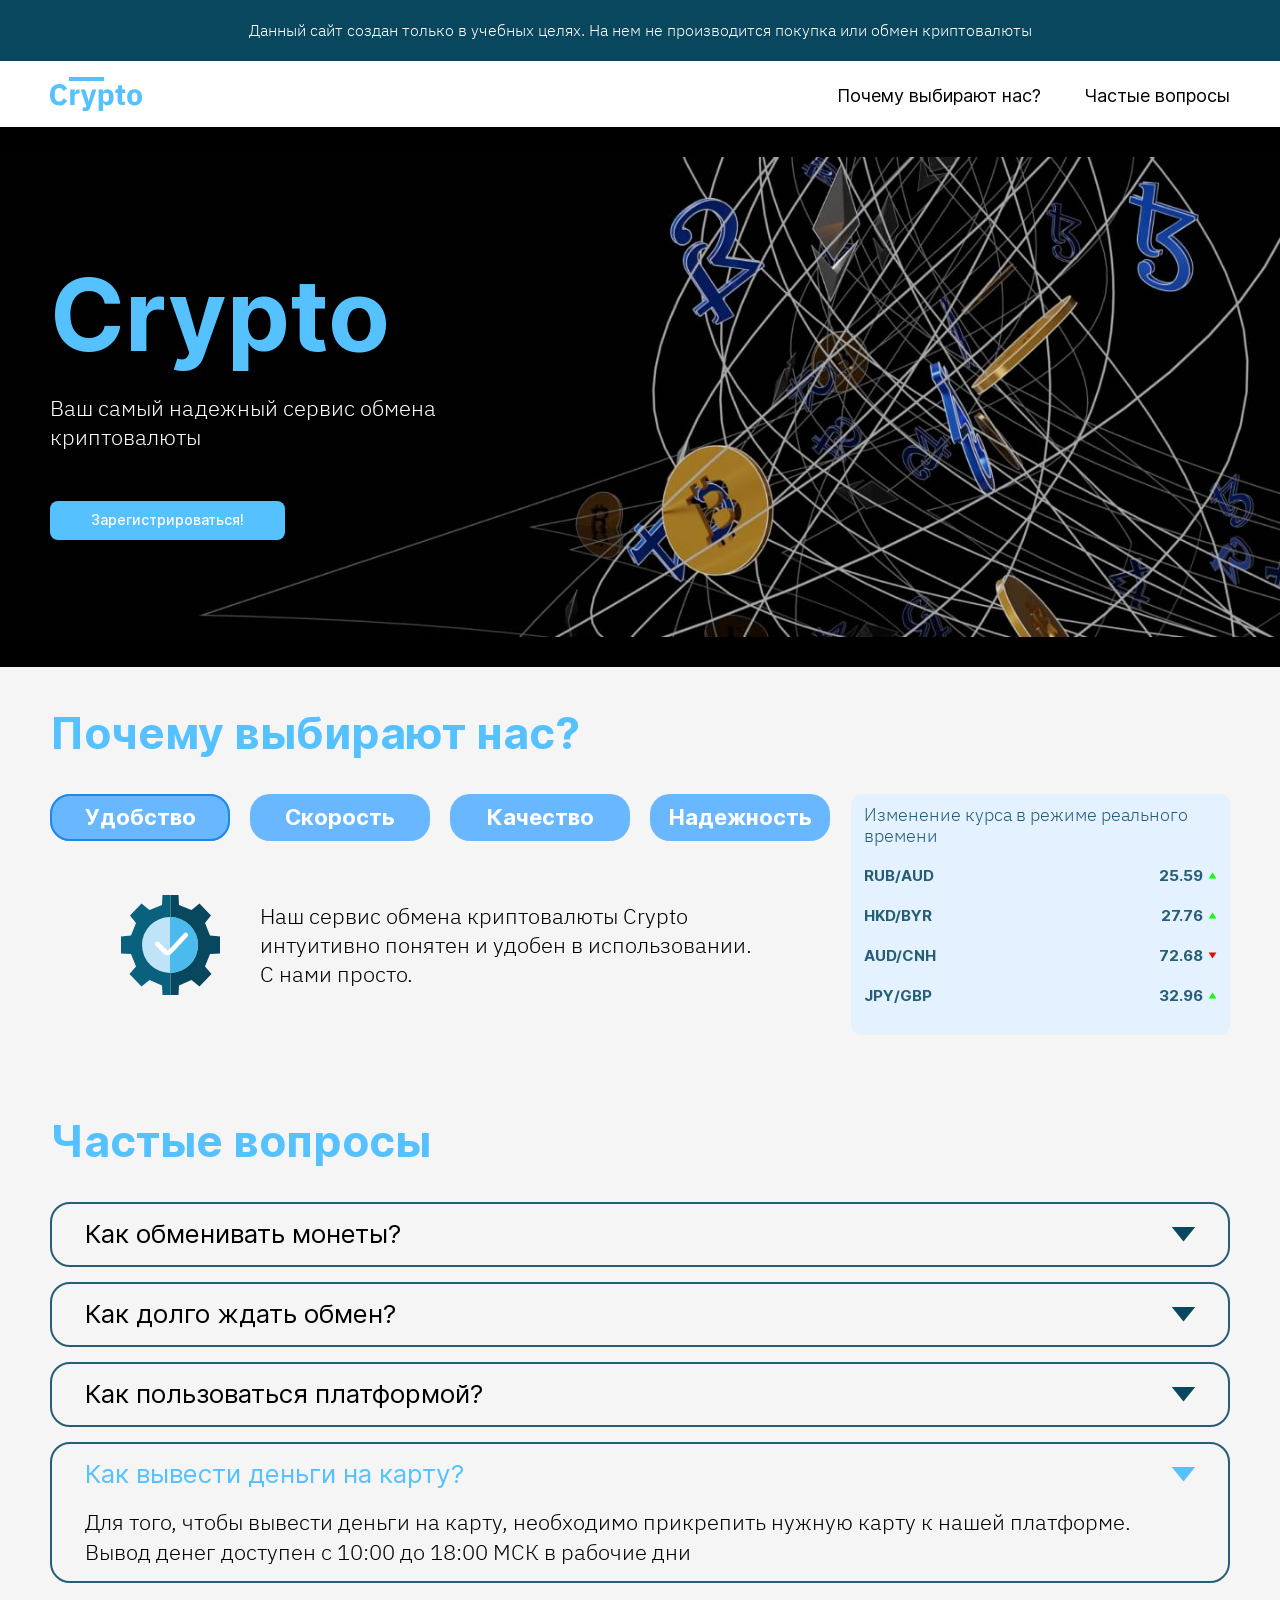
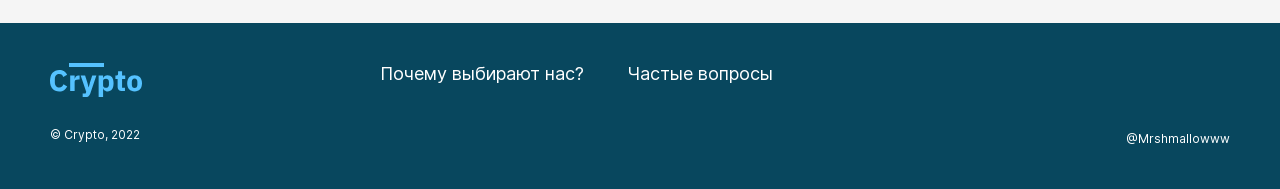
==== index.html @ fd401a88 "Учебный мини-проект лендинг" ====
<!DOCTYPE html>
<html lang="ru">
<head>
	<meta charset="UTF-8">
	<meta name="viewport" content="width=device-width, initial-scale=1.0">

	<link rel="icon" href="">

	<link rel="stylesheet" href="css/style.css">
	
	<script defer src="js/script.js"></script>

	<title>CriptoChange</title>
</head>

<body>
	<header class="header header--color">
		<div class="header__description-wrapper header__description-wrapper--color">
			<p>Данный сайт создан только в учебных целях. На нем не производится покупка или обмен криптовалюты</p>
		</div>

		<div class="header__wrapper header__wrapper--backcolor container">
			<div class="header__logo">
				<a href="#" class="header__logo-img">
					<img src="img/header/logo.svg" alt="#">
				</a>
			</div>

			<nav class="header__navigation header__navigation--color">
				<ul class="header__nav">
					<li class="header__item">
						<a href="#about-us" class="header__link header__link--color">Почему выбирают нас?</a>
					</li>

					<li class="header__item">
						<a href="#faq" class="header__link header__link--color">Частые вопросы</a>
					</li>
				</ul>
			</nav>

			<button type="button" class="header__nav-button" aria-label="Открыть меню">
				<svg class="icon header__burger header__burger--color">
  					<use xlink:href="img/icon.svg#burger"></use>
				</svg>
			</button>
		</div>
	</header>

	<main class="main">
		<section class="hero hero--backstyle">
			<div class="hero__wrapper container">
				<h1 class="hero__title hero__title--color">Crypto</h1>

				<p class="hero__subtitle hero__subtitle--color">Ваш самый надежный сервис обмена криптовалюты</p>

				<button type="button" class="button button--style hero__button">Зарегистрироваться!</button>
			</div>
		</section>

		<section class="about-us container" id="about-us">
			<h2 class="about-us__title about-us__title--color">Почему выбирают нас?</h2>

			<div class="about-us__wrapper">
				<div class="about-us__advantage advantage">
					<ul class="advantage__list-btn">
						<li class="advantage__item advantage__item--active">
							<button class="advantage__button advantage__button--style  advantage__button--active">Удобство</button>
						</li>

						<li class="advantage__item">
							<button class="advantage__button advantage__button--style">Скорость</button>
						</li>

						<li class="advantage__item">
							<button class="advantage__button advantage__button--style">Качество</button>
						</li>

						<li class="advantage__item">
							<button class="advantage__button advantage__button--style">Надежность</button>
						</li>
					</ul>

					<ul class="advantage__list-content">
						<li class="advantage__item-content advantage__item-content--active">
							<div class="advantage__img">
								<img src="img/advantage/convenience.svg" alt="#">
							</div>

							<p class="advantage__text">Наш сервис обмена криптовалюты Crypto интуитивно понятен и удобен в использовании. С нами просто.</p>
						</li>
						<li class="advantage__item-content">
							<div class="advantage__img">
								<img src="img/advantage/speed.svg" alt="#">
							</div>

							<p class="advantage__text">У нас самая быстрая скорость по обмену криптовалюты по подобным сервисам в России</p>
						</li>
						<li class="advantage__item-content">
							<div class="advantage__img">
								<img src="img/advantage/quality.svg" alt="#">
							</div>

							<p class="advantage__text">Нашу платформу выбирают миллионы людей</p>
						</li>
						<li class="advantage__item-content">
							<div class="advantage__img">
								<img src="img/advantage/security.svg" alt="#">
							</div>

							<p class="advantage__text">Ваши пароли под надежной защитой. Нас невозможно взломать</p>
						</li>
					</ul>
				</div>

				<div class="about-us__exchange-rates exchange-rates exchange-rates--style">
					<h3 class="exchange-rates__title exchange-rates__title--color">Изменение курса в режиме реального времени</h3>

					<ul class="exchange-rates__list">
						<li class="exchange-rates__item exchange-rates__item--color exchange-rates__item--up">
							<span class="exchange-rates__currency">rub/aud</span>
							<span class="exchange-rates__value">25.59</span>
						</li>
						<li class="exchange-rates__item exchange-rates__item--color exchange-rates__item--up">
							<span class="exchange-rates__currency">hkd/byr</span>
							<span class="exchange-rates__value">27.76</span>
						</li>
						<li class="exchange-rates__item exchange-rates__item--color exchange-rates__item--down">
							<span class="exchange-rates__currency">aud/cnh</span>
							<span class="exchange-rates__value">72.68</span>
						</li>
						<li class="exchange-rates__item exchange-rates__item--color exchange-rates__item--up">
							<span class="exchange-rates__currency">jpy/gbp</span>
							<span class="exchange-rates__value">32.96</span>
						</li>
					</ul>
				</div>
			</div>
		</section>

		<section class="faq container" id="faq">
			<h2 class="faq__title faq__title--color">Частые вопросы</h2>

			<div class="faq__wrapper">
				<ul class="faq__list">
					<li class="faq__item faq__item--style">
						<div class="faq__question faq__question--style">Как обменивать монеты?</div>

						<div class="faq__answer">
							<p class="faq__dropdown faq__dropdown--color">Вы можете обменять любую поддерживаемую монету, следуя этим простым <a class="faq__link faq__link--color" href="#">шагам</a></p>
						</div>

						<button type="button" class="faq__button">
							<svg class="icon faq__button-img faq__button-img--color">
								<use xlink:href="img/icon.svg#arrow"></use>
							</svg>
						</button>
					</li>

					<li class="faq__item faq__item--style">
						<div class="faq__question faq__question--style">Как долго ждать обмен?</div>

						<div class="faq__answer">
							<p class="faq__dropdown faq__dropdown--color">Каждая транзакция на Changelly проходит в три этапа. Обычно это занимает 5-30 минут. Если транзакция занимает больше времени, это может быть связано с несколькими факторами. Чтобы узнать причину задержки, необходимо определить на каком этапе она произошла. Пройдите на страницу История, найдите сделку, с которой возникли проблемы, и посмотрите ее статус.</p>
						</div>

						<button type="button" class="faq__button">
							<svg class="icon faq__button-img faq__button-img--color">
								<use xlink:href="img/icon.svg#arrow"></use>
							</svg>
						</button>
					</li>

					<li class="faq__item faq__item--style">
						<div class="faq__question faq__question--style">Как пользоваться платформой?</div>

						<div class="faq__answer">
							<p class="faq__dropdown faq__dropdown--color">После регистрации вам будет доступна <a class="faq__link faq__link--color" href="#">база знаний Crypto,</a> в которой вы сможете ознакомится с подробными инструкциями по работе с платформой</p>
						</div>

						<button type="button" class="faq__button">
							<svg class="icon faq__button-img faq__button-img--color">
								<use xlink:href="img/icon.svg#arrow"></use>
							</svg>
						</button>
					</li>

					<li class="faq__item faq__item--style">
						<div class="faq__question faq__question--style faq__question--active">Как вывести деньги на карту?</div>

						<div class="faq__answer faq__answer--show">
							<p class="faq__dropdown faq__dropdown--color">Для того, чтобы вывести деньги на карту, необходимо прикрепить нужную карту к нашей платформе. Вывод денег доступен с 10:00 до 18:00 МСК в рабочие дни</p>
						</div>

						<button type="button" class="faq__button">
							<svg class="icon faq__button-img faq__button-img--color faq__button-img--active">
								<use xlink:href="img/icon.svg#arrow"></use>
							</svg>
						</button>
					</li>
				</ul>
			</div>
		</section>
	</main>

	<footer class="footer footer--color">
		<div class="footer__wrapper container">
			<div class="footer__logo">
				<a href="#" class="footer__logo-img">
					<img src="img/header/logo.svg" alt="#">
				</a>
			</div>

			<div class="footer__navigation">
				<ul class="footer__nav">
					<li class="footer__item">
						<a href="#about-us" class="footer__link footer__link--color">Почему выбирают нас?</a>
					</li>

					<li class="footer__item">
						<a href="#faq" class="footer__link footer__link--color">Частые вопросы</a>
					</li>
				</ul>
			</div>

			<p class="footer__copyright footer__copyright--color">© Crypto, 2022</p>

			<div class="footer__design">
				<a class="footer__design-text footer__design-text--color" href="https://t.me/@Mrshmallowww">@Mrshmallowww</a>
			</div>
		</div>
	</footer>

	<div class="overlay">
		<div class="modal">
			<div class="modal__wrapper modal__wrapper--style">
				<h2 class="modal__title modal__title--color">Мгновенная регистрация на платформе</h2>

				<form class="modal__form">
					<fieldset class="modal__person">
						<label class="modal__label modal__label--color">Имя
							<input type="text" class="modal__input modal__input--style" name="name">
						</label>

						<label class="modal__label modal__label--color">Фамилия
							<input type="text" class="modal__input modal__input--style" name="surname">
						</label>

						<label class="modal__label modal__label--color">Номер телефона
							<input type="text" class="modal__input modal__input--style" name="tel">
						</label>
					</fieldset>

					<button type="submit" class="button button--style form__button-order">Зарегистрироваться!</button>
				</form>

				<button type="button" class="form__button-close">
					<svg class="icon form__button-cross form__button-cross--style">
  						<use xlink:href="img/icon.svg#close-btn"></use>
					</svg>
				</button>
			</div>
		</div>									
	</div>
	
</body>

</html>
---- css/style.css ----
@font-face{font-family:"IBM Plex Sans";src:url(../fonts/IBMPlexSans/IBMPlexSans-LightItalic.eot);src:local("IBM Plex Sans Light Italic"),local("IBMPlexSans-LightItalic"),url(../fonts/IBMPlexSans/IBMPlexSans-LightItalic.eot?#iefix) format("embedded-opentype"),url(../fonts/IBMPlexSans/IBMPlexSans-LightItalic.woff) format("woff"),url(../fonts/IBMPlexSans/IBMPlexSans-LightItalic.ttf) format("truetype");font-weight:300;font-style:italic}@font-face{font-family:"IBM Plex Sans";src:url(../fonts/IBMPlexSans/IBMPlexSans-ThinItalic.eot);src:local("IBM Plex Sans Thin Italic"),local("IBMPlexSans-ThinItalic"),url(../fonts/IBMPlexSans/IBMPlexSans-ThinItalic.eot?#iefix) format("embedded-opentype"),url(../fonts/IBMPlexSans/IBMPlexSans-ThinItalic.woff) format("woff"),url(../fonts/IBMPlexSans/IBMPlexSans-ThinItalic.ttf) format("truetype");font-weight:100;font-style:italic}@font-face{font-family:"IBM Plex Sans";src:url(../fonts/IBMPlexSans/IBMPlexSans-Light.eot);src:local("IBM Plex Sans Light"),local("IBMPlexSans-Light"),url(../fonts/IBMPlexSans/IBMPlexSans-Light.eot?#iefix) format("embedded-opentype"),url(../fonts/IBMPlexSans/IBMPlexSans-Light.woff) format("woff"),url(../fonts/IBMPlexSans/IBMPlexSans-Light.ttf) format("truetype");font-weight:300;font-style:normal}@font-face{font-family:"IBM Plex Sans";src:url(../fonts/IBMPlexSans/IBMPlexSans-Italic.eot);src:local("IBM Plex Sans Italic"),local("IBMPlexSans-Italic"),url(../fonts/IBMPlexSans/IBMPlexSans-Italic.eot?#iefix) format("embedded-opentype"),url(../fonts/IBMPlexSans/IBMPlexSans-Italic.woff) format("woff"),url(../fonts/IBMPlexSans/IBMPlexSans-Italic.ttf) format("truetype");font-weight:400;font-style:italic}@font-face{font-family:"IBM Plex Sans";src:url(../fonts/IBMPlexSans/IBMPlexSans-MediumItalic.eot);src:local("IBM Plex Sans Medium Italic"),local("IBMPlexSans-MediumItalic"),url(../fonts/IBMPlexSans/IBMPlexSans-MediumItalic.eot?#iefix) format("embedded-opentype"),url(../fonts/IBMPlexSans/IBMPlexSans-MediumItalic.woff) format("woff"),url(../fonts/IBMPlexSans/IBMPlexSans-MediumItalic.ttf) format("truetype");font-weight:500;font-style:italic}@font-face{font-family:"IBM Plex Sans";src:url(../fonts/IBMPlexSans/IBMPlexSans-Medium.eot);src:local("IBM Plex Sans Medium"),local("IBMPlexSans-Medium"),url(../fonts/IBMPlexSans/IBMPlexSans-Medium.eot?#iefix) format("embedded-opentype"),url(../fonts/IBMPlexSans/IBMPlexSans-Medium.woff) format("woff"),url(../fonts/IBMPlexSans/IBMPlexSans-Medium.ttf) format("truetype");font-weight:500;font-style:normal}@font-face{font-family:"IBM Plex Sans";src:url(../fonts/IBMPlexSans/IBMPlexSans-ExtraLightItalic.eot);src:local("IBM Plex Sans ExtraLight Italic"),local("IBMPlexSans-ExtraLightItalic"),url(../fonts/IBMPlexSans/IBMPlexSans-ExtraLightItalic.eot?#iefix) format("embedded-opentype"),url(../fonts/IBMPlexSans/IBMPlexSans-ExtraLightItalic.woff) format("woff"),url(../fonts/IBMPlexSans/IBMPlexSans-ExtraLightItalic.ttf) format("truetype");font-weight:200;font-style:italic}@font-face{font-family:"IBM Plex Sans";src:url(../fonts/IBMPlexSans/IBMPlexSans-SemiBoldItalic.eot);src:local("IBM Plex Sans SemiBold Italic"),local("IBMPlexSans-SemiBoldItalic"),url(../fonts/IBMPlexSans/IBMPlexSans-SemiBoldItalic.eot?#iefix) format("embedded-opentype"),url(../fonts/IBMPlexSans/IBMPlexSans-SemiBoldItalic.woff) format("woff"),url(../fonts/IBMPlexSans/IBMPlexSans-SemiBoldItalic.ttf) format("truetype");font-weight:600;font-style:italic}@font-face{font-family:"IBM Plex Sans";src:url(../fonts/IBMPlexSans/IBMPlexSans-BoldItalic.eot);src:local("IBM Plex Sans Bold Italic"),local("IBMPlexSans-BoldItalic"),url(../fonts/IBMPlexSans/IBMPlexSans-BoldItalic.eot?#iefix) format("embedded-opentype"),url(../fonts/IBMPlexSans/IBMPlexSans-BoldItalic.woff) format("woff"),url(../fonts/IBMPlexSans/IBMPlexSans-BoldItalic.ttf) format("truetype");font-weight:700;font-style:italic}@font-face{font-family:"IBM Plex Sans";src:url(../fonts/IBMPlexSans/IBMPlexSans-Bold.eot);src:local("IBM Plex Sans Bold"),local("IBMPlexSans-Bold"),url(../fonts/IBMPlexSans/IBMPlexSans-Bold.eot?#iefix) format("embedded-opentype"),url(../fonts/IBMPlexSans/IBMPlexSans-Bold.woff) format("woff"),url(../fonts/IBMPlexSans/IBMPlexSans-Bold.ttf) format("truetype");font-weight:700;font-style:normal}@font-face{font-family:"IBM Plex Sans";src:url(../fonts/IBMPlexSans/IBMPlexSans-Thin.eot);src:local("IBM Plex Sans Thin"),local("IBMPlexSans-Thin"),url(../fonts/IBMPlexSans/IBMPlexSans-Thin.eot?#iefix) format("embedded-opentype"),url(../fonts/IBMPlexSans/IBMPlexSans-Thin.woff) format("woff"),url(../fonts/IBMPlexSans/IBMPlexSans-Thin.ttf) format("truetype");font-weight:100;font-style:normal}@font-face{font-family:"IBM Plex Sans";src:url(../fonts/IBMPlexSans/IBMPlexSans.eot);src:local("IBM Plex Sans"),local("IBMPlexSans"),url(../fonts/IBMPlexSans/IBMPlexSans.eot?#iefix) format("embedded-opentype"),url(../fonts/IBMPlexSans/IBMPlexSans.woff) format("woff"),url(../fonts/IBMPlexSans/IBMPlexSans.ttf) format("truetype");font-weight:400;font-style:normal}@font-face{font-family:"IBM Plex Sans";src:url(../fonts/IBMPlexSans/IBMPlexSans-ExtraLight.eot);src:local("IBM Plex Sans ExtraLight"),local("IBMPlexSans-ExtraLight"),url(../fonts/IBMPlexSans/IBMPlexSans-ExtraLight.eot?#iefix) format("embedded-opentype"),url(../fonts/IBMPlexSans/IBMPlexSans-ExtraLight.woff) format("woff"),url(../fonts/IBMPlexSans/IBMPlexSans-ExtraLight.ttf) format("truetype");font-weight:200;font-style:normal}@font-face{font-family:"IBM Plex Sans";src:url(../fonts/IBMPlexSans/IBMPlexSans-SemiBold.eot);src:local("IBM Plex Sans SemiBold"),local("IBMPlexSans-SemiBold"),url(../fonts/IBMPlexSans/IBMPlexSans-SemiBold.eot?#iefix) format("embedded-opentype"),url(../fonts/IBMPlexSans/IBMPlexSans-SemiBold.woff) format("woff"),url(../fonts/IBMPlexSans/IBMPlexSans-SemiBold.ttf) format("truetype");font-weight:600;font-style:normal}@font-face{font-family:Inter;src:url(../fonts/Inter/Inter-BoldItalic.eot);src:local("Inter Bold Italic"),local("Inter-BoldItalic"),url(../fonts/Inter/Inter-BoldItalic.eot?#iefix) format("embedded-opentype"),url(../fonts/Inter/Inter-BoldItalic.woff2) format("woff2"),url(../fonts/Inter/Inter-BoldItalic.woff) format("woff"),url(../fonts/Inter/Inter-BoldItalic.ttf) format("truetype");font-weight:700;font-style:italic}@font-face{font-family:Inter;src:url(../fonts/Inter/Inter-MediumItalic.eot);src:local("Inter Medium Italic"),local("Inter-MediumItalic"),url(../fonts/Inter/Inter-MediumItalic.eot?#iefix) format("embedded-opentype"),url(../fonts/Inter/Inter-MediumItalic.woff2) format("woff2"),url(../fonts/Inter/Inter-MediumItalic.woff) format("woff"),url(../fonts/Inter/Inter-MediumItalic.ttf) format("truetype");font-weight:500;font-style:italic}@font-face{font-family:Inter;src:url(../fonts/Inter/Inter-ThinItalicBETA.eot);src:local("Inter Thin Italic BETA"),local("Inter-ThinItalicBETA"),url(../fonts/Inter/Inter-ThinItalicBETA.eot?#iefix) format("embedded-opentype"),url(../fonts/Inter/Inter-ThinItalicBETA.woff2) format("woff2"),url(../fonts/Inter/Inter-ThinItalicBETA.woff) format("woff"),url(../fonts/Inter/Inter-ThinItalicBETA.ttf) format("truetype");font-weight:100;font-style:italic}@font-face{font-family:Inter;src:url(../fonts/Inter/Inter-Regular.eot);src:local("Inter Regular"),local("Inter-Regular"),url(../fonts/Inter/Inter-Regular.eot?#iefix) format("embedded-opentype"),url(../fonts/Inter/Inter-Regular.woff2) format("woff2"),url(../fonts/Inter/Inter-Regular.woff) format("woff"),url(../fonts/Inter/Inter-Regular.ttf) format("truetype");font-weight:400;font-style:normal}@font-face{font-family:Inter;src:url(../fonts/Inter/Inter-Black.eot);src:local("Inter Black"),local("Inter-Black"),url(../fonts/Inter/Inter-Black.eot?#iefix) format("embedded-opentype"),url(../fonts/Inter/Inter-Black.woff2) format("woff2"),url(../fonts/Inter/Inter-Black.woff) format("woff"),url(../fonts/Inter/Inter-Black.ttf) format("truetype");font-weight:900;font-style:normal}@font-face{font-family:Inter;src:url(../fonts/Inter/Inter-BlackItalic.eot);src:local("Inter Black Italic"),local("Inter-BlackItalic"),url(../fonts/Inter/Inter-BlackItalic.eot?#iefix) format("embedded-opentype"),url(../fonts/Inter/Inter-BlackItalic.woff2) format("woff2"),url(../fonts/Inter/Inter-BlackItalic.woff) format("woff"),url(../fonts/Inter/Inter-BlackItalic.ttf) format("truetype");font-weight:900;font-style:italic}@font-face{font-family:Inter;src:url(../fonts/Inter/Inter-LightBETA.eot);src:local("Inter Light BETA"),local("Inter-LightBETA"),url(../fonts/Inter/Inter-LightBETA.eot?#iefix) format("embedded-opentype"),url(../fonts/Inter/Inter-LightBETA.woff2) format("woff2"),url(../fonts/Inter/Inter-LightBETA.woff) format("woff"),url(../fonts/Inter/Inter-LightBETA.ttf) format("truetype");font-weight:300;font-style:normal}@font-face{font-family:Inter;src:url(../fonts/Inter/Inter-SemiBold.eot);src:local("Inter Semi Bold"),local("Inter-SemiBold"),url(../fonts/Inter/Inter-SemiBold.eot?#iefix) format("embedded-opentype"),url(../fonts/Inter/Inter-SemiBold.woff2) format("woff2"),url(../fonts/Inter/Inter-SemiBold.woff) format("woff"),url(../fonts/Inter/Inter-SemiBold.ttf) format("truetype");font-weight:600;font-style:normal}@font-face{font-family:Inter;src:url(../fonts/Inter/Inter-ExtraBoldItalic.eot);src:local("Inter Extra Bold Italic"),local("Inter-ExtraBoldItalic"),url(../fonts/Inter/Inter-ExtraBoldItalic.eot?#iefix) format("embedded-opentype"),url(../fonts/Inter/Inter-ExtraBoldItalic.woff2) format("woff2"),url(../fonts/Inter/Inter-ExtraBoldItalic.woff) format("woff"),url(../fonts/Inter/Inter-ExtraBoldItalic.ttf) format("truetype");font-weight:800;font-style:italic}@font-face{font-family:Inter;src:url(../fonts/Inter/Inter-Bold.eot);src:local("Inter Bold"),local("Inter-Bold"),url(../fonts/Inter/Inter-Bold.eot?#iefix) format("embedded-opentype"),url(../fonts/Inter/Inter-Bold.woff2) format("woff2"),url(../fonts/Inter/Inter-Bold.woff) format("woff"),url(../fonts/Inter/Inter-Bold.ttf) format("truetype");font-weight:700;font-style:normal}@font-face{font-family:Inter;src:url(../fonts/Inter/Inter-ExtraLightItalicBETA.eot);src:local("Inter Extra Light Italic BETA"),local("Inter-ExtraLightItalicBETA"),url(../fonts/Inter/Inter-ExtraLightItalicBETA.eot?#iefix) format("embedded-opentype"),url(../fonts/Inter/Inter-ExtraLightItalicBETA.woff2) format("woff2"),url(../fonts/Inter/Inter-ExtraLightItalicBETA.woff) format("woff"),url(../fonts/Inter/Inter-ExtraLightItalicBETA.ttf) format("truetype");font-weight:200;font-style:italic}@font-face{font-family:Inter;src:url(../fonts/Inter/Inter-ExtraLightBETA.eot);src:local("Inter Extra Light BETA"),local("Inter-ExtraLightBETA"),url(../fonts/Inter/Inter-ExtraLightBETA.eot?#iefix) format("embedded-opentype"),url(../fonts/Inter/Inter-ExtraLightBETA.woff2) format("woff2"),url(../fonts/Inter/Inter-ExtraLightBETA.woff) format("woff"),url(../fonts/Inter/Inter-ExtraLightBETA.ttf) format("truetype");font-weight:200;font-style:normal}@font-face{font-family:Inter;src:url(../fonts/Inter/Inter-ExtraBold.eot);src:local("Inter Extra Bold"),local("Inter-ExtraBold"),url(../fonts/Inter/Inter-ExtraBold.eot?#iefix) format("embedded-opentype"),url(../fonts/Inter/Inter-ExtraBold.woff2) format("woff2"),url(../fonts/Inter/Inter-ExtraBold.woff) format("woff"),url(../fonts/Inter/Inter-ExtraBold.ttf) format("truetype");font-weight:800;font-style:normal}@font-face{font-family:Inter;src:url(../fonts/Inter/Inter-ThinBETA.eot);src:local("Inter Thin BETA"),local("Inter-ThinBETA"),url(../fonts/Inter/Inter-ThinBETA.eot?#iefix) format("embedded-opentype"),url(../fonts/Inter/Inter-ThinBETA.woff2) format("woff2"),url(../fonts/Inter/Inter-ThinBETA.woff) format("woff"),url(../fonts/Inter/Inter-ThinBETA.ttf) format("truetype");font-weight:100;font-style:normal}@font-face{font-family:Inter;src:url(../fonts/Inter/Inter-LightItalicBETA.eot);src:local("Inter Light Italic BETA"),local("Inter-LightItalicBETA"),url(../fonts/Inter/Inter-LightItalicBETA.eot?#iefix) format("embedded-opentype"),url(../fonts/Inter/Inter-LightItalicBETA.woff2) format("woff2"),url(../fonts/Inter/Inter-LightItalicBETA.woff) format("woff"),url(../fonts/Inter/Inter-LightItalicBETA.ttf) format("truetype");font-weight:300;font-style:italic}@font-face{font-family:Inter;src:url(../fonts/Inter/Inter-Italic.eot);src:local("Inter Italic"),local("Inter-Italic"),url(../fonts/Inter/Inter-Italic.eot?#iefix) format("embedded-opentype"),url(../fonts/Inter/Inter-Italic.woff2) format("woff2"),url(../fonts/Inter/Inter-Italic.woff) format("woff"),url(../fonts/Inter/Inter-Italic.ttf) format("truetype");font-weight:400;font-style:italic}@font-face{font-family:Inter;src:url(../fonts/Inter/Inter-SemiBoldItalic.eot);src:local("Inter Semi Bold Italic"),local("Inter-SemiBoldItalic"),url(../fonts/Inter/Inter-SemiBoldItalic.eot?#iefix) format("embedded-opentype"),url(../fonts/Inter/Inter-SemiBoldItalic.woff2) format("woff2"),url(../fonts/Inter/Inter-SemiBoldItalic.woff) format("woff"),url(../fonts/Inter/Inter-SemiBoldItalic.ttf) format("truetype");font-weight:600;font-style:italic}@font-face{font-family:Inter;src:url(../fonts/Inter/Inter-Medium.eot);src:local("Inter Medium"),local("Inter-Medium"),url(../fonts/Inter/Inter-Medium.eot?#iefix) format("embedded-opentype"),url(../fonts/Inter/Inter-Medium.woff2) format("woff2"),url(../fonts/Inter/Inter-Medium.woff) format("woff"),url(../fonts/Inter/Inter-Medium.ttf) format("truetype");font-weight:500;font-style:normal}*,::after,::before{-webkit-box-sizing:border-box;box-sizing:border-box}::focus:not(:focus-visible){outline:0}html{font-family:Inter,sans-serif;font-style:normal;font-weight:400;text-rendering:auto;margin:0;padding:0;-webkit-text-size-adjust:100%}body{font-style:normal;font-weight:400;text-rendering:auto;margin:0;padding:0;color:#000;background-color:#f5f5f5}a,a:hover{text-decoration:none}@media (min-width:768px){a:hover{color:#55c2ff}}input,textarea{line-height:inherit;margin:0;padding:0}button,input{border:none;outline:0;cursor:pointer}a,button,input,textarea{outline:0;cursor:pointer;font:inherit}a:focus,button:focus,input:focus,textarea:focus{outline:0}a:active,button:active,input:active,textarea:active{outline:0}img{width:100%;height:100%;-o-object-fit:contain;object-fit:contain}h1,h2,h3,h4,h5,h6{font:inherit;margin:0;padding:0}p{margin-top:0;margin-bottom:0}code,kbd,samp{font-family:monospace,monospace;font-size:inherit}button{border:none;color:inherit;font:inherit;text-align:inherit;padding:0;background-color:inherit;text-rendering:auto}ul{padding:0;margin:0}ul li{margin:0;padding:0;list-style:none}input[type=number]::-webkit-inner-spin-button,input[type=number]::-webkit-outer-spin-button{-webkit-appearance:none;margin:0}input[type=number]{-moz-appearance:textfield}.container{max-width:1280px;margin:0 auto;padding-left:50px;padding-right:50px}@media (max-width:768px){html{-webkit-text-size-adjust:none}}@media (max-width:1024px){.container{max-width:840px;padding-left:30px;padding-right:30px}}@media (max-width:768px){.container{max-width:740px;padding-left:30px;padding-right:30px}}@media (max-width:320px){.container{max-width:320px;padding-left:15px;padding-right:15px}}.overlay{position:fixed;inset:0;z-index:2000;background-color:rgba(0,0,0,.6);cursor:pointer;overflow-y:auto;overflow-x:hidden;opacity:0;visibility:hidden;-webkit-transition-property:opacity,visibility;-o-transition-property:opacity,visibility;transition-property:opacity,visibility;-webkit-transition-timing-function:ease-in-out;-o-transition-timing-function:ease-in-out;transition-timing-function:ease-in-out;white-space:nowrap;text-align:center}.overlay:after{content:"";display:inline-block;vertical-align:middle;height:100%}.overlay-open{opacity:1;visibility:visible}.button--style{position:relative;background-color:#55c2ff;border-radius:8px;color:#fff}@media (min-width:768px){.button--style:hover::after{position:absolute;content:"";border:2px solid #1c88eb;border-radius:8px;width:100%;height:100%;inset:0}}.button--active{background:#1c88eb}.button--disabled{background:#d7d7d7;border-radius:8px;color:#fff;cursor:default}.header__nav-button{display:none}@media (max-width:768px){.header__nav-button{display:block}.header__nav-button:hover>.header__burger--color{fill:#55c2ff}}.hero__button{font-weight:500;font-size:14px;line-height:121.5%;text-align:center;padding:11px 41px}@media (max-width:320px){.hero__button{padding:10px 30px;font-size:12px}}.form__button-order{font-weight:500;font-size:14px;line-height:121.5%;padding:11px 41px;text-align:center}@media (min-width:768px){.form__button-close:hover>.form__button-cross--style{fill:#858585}}.advantage__button{font-weight:700;font-size:22px;line-height:123%;padding:10px 0;width:180px;text-align:center}@media (max-width:860px){.advantage__button{font-size:16px;width:160px}}@media (max-width:320px){.advantage__button{width:140px}}.advantage__button--style{background:#68b7ff;border-radius:20px;color:#fff}@media (min-width:768px){.advantage__button--style:hover{background:#1c88eb}}.advantage__button--active{position:relative;background:#68b7ff;border-radius:20px}.advantage__button--active:after{content:"";position:absolute;border:2px solid #1c88eb;border-radius:20px;width:100%;height:100%;inset:0}.faq__button{position:absolute;top:21px;right:32px}@media (max-width:320px){.faq__button{top:10px;right:10px}}.header__description-wrapper{padding:20px 50px;margin:0 auto}.header__description-wrapper>p{font-family:"IBM Plex Sans",sans-serif;font-weight:300;font-size:16px;line-height:131%;text-align:center;color:#fff}@media (max-width:1024px){.header__description-wrapper{padding:21px 30px 24px 30px}.header__description-wrapper>p{font-size:12px;line-height:133%}}@media (max-width:320px){.header__description-wrapper{padding:14px 10px 15px 10px}}.header__description-wrapper--color{background-color:#08475e}.header{position:relative;z-index:10}.header--color{background-color:#fff}.header__burger{width:27px;height:18px}@media (max-width:768px){.header__burger{width:27px;height:18px;margin-right:5px}}.header__item:not(:last-child){margin-right:43px}@media (max-width:480px){.header__item:not(:last-child){margin-right:0;margin-bottom:19px}}.header__link{font-weight:400;font-size:18px;line-height:122%}@media (max-width:320px){.header__link{font-size:16px}}.header__link--color{color:#000}.header__logo-img{width:92px;height:34px}@media (max-width:768px){.header__logo-img{width:92px;height:34px}}@media (max-width:768px){.header__navigation{position:absolute;z-index:-1;bottom:0;left:0;right:0;-webkit-transition:-webkit-transform .36s ease-in-out;transition:-webkit-transform .36s ease-in-out;-o-transition:transform .36s ease-in-out;transition:transform .36s ease-in-out;transition:transform .36s ease-in-out,-webkit-transform .36s ease-in-out}}.header__navigation--color{background-color:#fff}.header__nav{display:-webkit-box;display:-ms-flexbox;display:flex}@media (max-width:768px){.header__nav{padding:16px 30px;max-width:740px;margin:0 auto}}@media (max-width:480px){.header__nav{-webkit-box-orient:vertical;-webkit-box-direction:normal;-ms-flex-direction:column;flex-direction:column}}@media (max-width:320px){.header__nav{padding:8px 15px 24px 15px}}.header__wrapper{display:-webkit-box;display:-ms-flexbox;display:flex;-webkit-box-pack:justify;-ms-flex-pack:justify;justify-content:space-between;-webkit-box-align:center;-ms-flex-align:center;align-items:center;padding-top:16px;padding-bottom:12px}@media (max-width:768px){.header__wrapper{padding-top:14px}}.header__wrapper--backcolor{background-color:#fff}.hero{position:relative}.hero--backstyle{background:#000 url(../img/hero/main-background.jpg);background-repeat:no-repeat;background-size:contain;background-position:center}.hero__subtitle{font-family:"IBM Plex Sans",sans-serif;font-weight:300;font-size:22px;line-height:132%;max-width:480px;margin-bottom:50px}@media (max-width:1024px){.hero__subtitle{margin-bottom:30px}}@media (max-width:768px){.hero__subtitle{font-size:16px;margin-bottom:24px;max-width:354px}}@media (max-width:320px){.hero__subtitle{max-width:230px}}.hero__subtitle--color{color:#fff}.hero__title{font-weight:700;font-size:100px;line-height:121%;margin-bottom:18px}@media (max-width:768px){.hero__title{font-size:60px;margin-bottom:12px}}@media (max-width:320px){.hero__title{font-size:40px}}.hero__title--color{color:#55c2ff}.hero__wrapper{padding-top:127px;padding-bottom:127px}@media (max-width:1024px){.hero__wrapper{padding-top:92px;padding-bottom:92px}}@media (max-width:768px){.hero__wrapper{padding-top:81px;padding-bottom:81px}}@media (max-width:320px){.hero__wrapper{padding-top:50px;padding-bottom:50px}}.modal{margin:40px 0;display:inline-block;vertical-align:middle;cursor:default;text-align:left;white-space:normal;opacity:0;visibility:hidden;-webkit-transition-property:opacity,visibility;-o-transition-property:opacity,visibility;transition-property:opacity,visibility;-webkit-transition-timing-function:ease-in-out;-o-transition-timing-function:ease-in-out;transition-timing-function:ease-in-out}.modal-open{visibility:visible;opacity:1}.form__button-cross{width:28px;height:28px;position:absolute;top:16px;right:16px}.form__button-cross--style{fill:#55c2ff}.modal__form{display:-webkit-box;display:-ms-flexbox;display:flex;-webkit-box-orient:vertical;-webkit-box-direction:normal;-ms-flex-direction:column;flex-direction:column;-webkit-box-align:center;-ms-flex-align:center;align-items:center}.modal__input{width:205px;font-weight:500;font-size:14px;line-height:121%;margin-top:2px;padding:8px 15px}.modal__input--style{color:#858585;background-color:#fff;border:1px solid #68b7ff;border-radius:8px}.modal__input--style:focus{border:1px solid #1c88eb}.modal__label{font-family:"IBM Plex Sans",sans-serif;font-weight:300;font-size:12px;line-height:133%}.modal__label:not(:last-child){margin-right:16px}.modal__label--color{color:#858585}.modal__person{border:none;display:-webkit-box;display:-ms-flexbox;display:flex;-webkit-box-pack:justify;-ms-flex-pack:justify;justify-content:space-between;margin-bottom:27px;padding:0}.modal__title{font-weight:700;font-size:30px;line-height:120%;margin:0 auto;text-align:center;max-width:400px;margin-bottom:22px}.modal__title--color{color:#55c2ff}.modal__wrapper{position:relative;max-width:688px;width:100%;margin:0 auto;padding:20px 20px 45px}.modal__wrapper--style{background-color:#fff;-webkit-box-shadow:0 4px 20px rgba(0,0,0,.1);box-shadow:0 4px 20px rgba(0,0,0,.1);border-radius:30px}.about-us{padding-top:40px;padding-bottom:80px}@media (max-width:768px){.about-us{padding-top:30px;padding-bottom:60px}}@media (max-width:1140px){.about-us__advantage{margin-bottom:60px}}@media (max-width:1024px){.about-us__advantage{margin-bottom:80px}}@media (max-width:768px){.about-us__advantage{margin-bottom:40px}}.advantage__img{width:100px;height:100px;margin-right:40px}@media (max-width:768px){.advantage__img{margin-right:30px}}@media (max-width:320px){.advantage__img{width:60px;height:60px;margin-right:0;margin-bottom:10px}}.advantage__item:not(:last-child){margin-right:20px}@media (max-width:768px){.advantage__item:not(:last-child){margin-right:13px}}@media (max-width:320px){.advantage__item:nth-child(1){margin-right:10px;margin-bottom:10px}.advantage__item:nth-child(2){margin-right:0;margin-bottom:10px}.advantage__item:nth-child(3){margin-right:10px}.advantage__item:nth-child(4){margin-right:0}}.advantage__item--active{display:-webkit-box;display:-ms-flexbox;display:flex}.advantage__item-content{display:none;-webkit-box-align:center;-ms-flex-align:center;align-items:center;-webkit-box-pack:center;-ms-flex-pack:center;justify-content:center}@media (max-width:768px){.advantage__item-content{max-width:560px;margin:0 auto}}@media (max-width:320px){.advantage__item-content{-webkit-box-orient:vertical;-webkit-box-direction:normal;-ms-flex-direction:column;flex-direction:column;-webkit-box-align:center;-ms-flex-align:center;align-items:center}}.advantage__item-content--active{display:-webkit-box;display:-ms-flexbox;display:flex}.advantage__list-btn{display:-webkit-box;display:-ms-flexbox;display:flex;margin-bottom:54px}@media (max-width:1140px){.advantage__list-btn{margin-bottom:35px}}@media (max-width:320px){.advantage__list-btn{height:88px;margin-bottom:30px;-ms-flex-wrap:wrap;flex-wrap:wrap}}.advantage__text{max-width:500px;font-family:"IBM Plex Sans",sans-serif;font-weight:300;font-size:22px;line-height:132%}@media (max-width:768px){.advantage__text{font-size:16px;max-width:430px}}@media (max-width:320px){.advantage__text{text-align:center}}.exchange-rates{padding:10px 13px 30px}.exchange-rates--style{background-color:#e4f2ff;border-radius:10px}@media (max-width:1140px){.about-us__exchange-rates{max-width:380px;margin:0 auto}}.exchange-rates__currency{text-transform:uppercase;font-weight:700;font-size:15px;line-height:120%;margin-right:auto}.exchange-rates__item{display:-webkit-box;display:-ms-flexbox;display:flex;-webkit-box-align:center;-ms-flex-align:center;align-items:center;color:#265d77}.exchange-rates__item:not(:last-child){margin-bottom:22px}.exchange-rates__item:after{content:"";display:block;width:9px;height:8px;background-position:center;background-repeat:no-repeat;background-size:contain}.exchange-rates__item--up:after{background-image:url(../img/advantage/up.svg)}.exchange-rates__item--down:after{background-image:url(../img/advantage/down.svg)}.exchange-rates__title{font-family:"IBM Plex Sans",sans-serif;font-weight:300;font-size:18px;line-height:120%;margin-bottom:20px;max-width:353px}.exchange-rates__title--color{color:#265d77}.exchange-rates__value{text-transform:uppercase;font-weight:700;font-size:15px;line-height:100%;margin-right:5px}.about-us__title{font-weight:700;font-size:44px;line-height:120%;margin-bottom:34px}@media (max-width:768px){.about-us__title{font-size:30px;margin-bottom:20px}}.about-us__title--color{color:#55c2ff}.about-us__wrapper{display:-webkit-box;display:-ms-flexbox;display:flex;-webkit-box-pack:justify;-ms-flex-pack:justify;justify-content:space-between}@media (max-width:1140px){.about-us__wrapper{-webkit-box-orient:vertical;-webkit-box-direction:normal;-ms-flex-direction:column;flex-direction:column;-webkit-box-align:center;-ms-flex-align:center;align-items:center}}.faq{padding-top:0;padding-bottom:40px}@media (max-width:768px){.faq{padding-bottom:30px}}.faq__answer{height:0;overflow:hidden;-webkit-transition:height .5s;-o-transition:height .5s;transition:height .5s}.faq__answer--show{height:auto}.faq__button-img{width:25px;height:18px}@media (max-width:320px){.faq__button-img{width:17px;height:11px}}.faq__button-img--color{fill:#08475e}@media (min-width:768px){.faq__item:hover>.faq__button>.faq__button-img--color{-webkit-transition:fill .2s ease-in-out;-o-transition:fill .2s ease-in-out;transition:fill .2s ease-in-out;fill:#55c2ff}}.faq__button-img--active{fill:#55c2ff}.faq__dropdown{font-family:"IBM Plex Sans",sans-serif;font-weight:300;font-size:22px;line-height:132%;max-width:1047px;padding-top:18px}@media (max-width:1024px){.faq__dropdown{max-width:647px}}@media (max-width:768px){.faq__dropdown{font-size:14px;line-height:128%;max-width:547px;padding-top:14px}}@media (max-width:320px){.faq__dropdown{max-width:270px;padding-top:10px}}.faq__item{position:relative;padding:15px 33px;cursor:pointer;height:auto}.faq__item:not(:last-child){margin-bottom:15px}@media (max-width:768px){.faq__item{padding:16px 32px 25px 32px}.faq__item:not(:last-child){margin-bottom:14px}}@media (max-width:320px){.faq__item{padding:9px}.faq__item:not(:last-child){margin-bottom:10px}}.faq__item--style{border:2px solid #265d77;border-radius:20px}@media (max-width:320px){.faq__item--style{border-radius:10px}}.faq__link--color{color:#55c2ff}@media (min-width:768px){.faq__link--color:hover{text-decoration:underline}}.faq__question{font-weight:400;font-size:26px;line-height:119%}@media (max-width:768px){.faq__question{font-size:18px}}@media (max-width:320px){.faq__question{font-size:16px}}@media (min-width:768px){.faq__item:hover>.faq__question--style{color:#55c2ff;-webkit-transition:color .2s ease-in-out;-o-transition:color .2s ease-in-out;transition:color .2s ease-in-out}}.faq__question--active{color:#55c2ff}.faq__title{font-weight:700;font-size:44px;line-height:120%;margin-bottom:34px}@media (max-width:768px){.faq__title{font-size:30px;margin-bottom:18px}}.faq__title--color{color:#55c2ff}.footer--color{background-color:#08475e}.footer__copyright{grid-area:copyright;font-weight:400;font-size:12px;line-height:130%}.footer__copyright--color{color:#fff}.footer__design{grid-area:design;justify-self:end}.footer__design-text{font-weight:400;font-size:12px;line-height:130%}.footer__design-text{color:#fff}.footer__item:not(:last-child){margin-right:43px}@media (max-width:320px){.footer__item:not(:last-child){margin-right:0;margin-bottom:7px}}.footer__link{font-weight:400;font-size:18px;line-height:122%}@media (max-width:320px){.footer__link{font-size:14px}}.footer__link--color{color:#fff}.footer__logo{grid-area:logo}.footer__logo-img{display:block;width:92px;height:34px}.footer__nav{display:-webkit-box;display:-ms-flexbox;display:flex}@media (max-width:320px){.footer__nav{-webkit-box-orient:vertical;-webkit-box-direction:normal;-ms-flex-direction:column;flex-direction:column}}.footer__navigation{grid-area:nav}.footer__wrapper{padding-top:40px;padding-bottom:42px;display:grid;gap:30px 10px;grid-template-areas:"logo nav nav" "copyright . design"}@media (max-width:320px){.footer__wrapper{padding-top:31px;padding-bottom:31px;grid-template-areas:"logo nav" "copyright design";gap:39px 36px}}.active{display:-webkit-box;display:-ms-flexbox;display:flex}.active__button{display:block}.header__navigation-open{-webkit-transform:translateY(calc(100% - 1px));-ms-transform:translateY(calc(100% - 1px));transform:translateY(calc(100% - 1px))}.noscroll{overflow:hidden!important;height:100%!important}
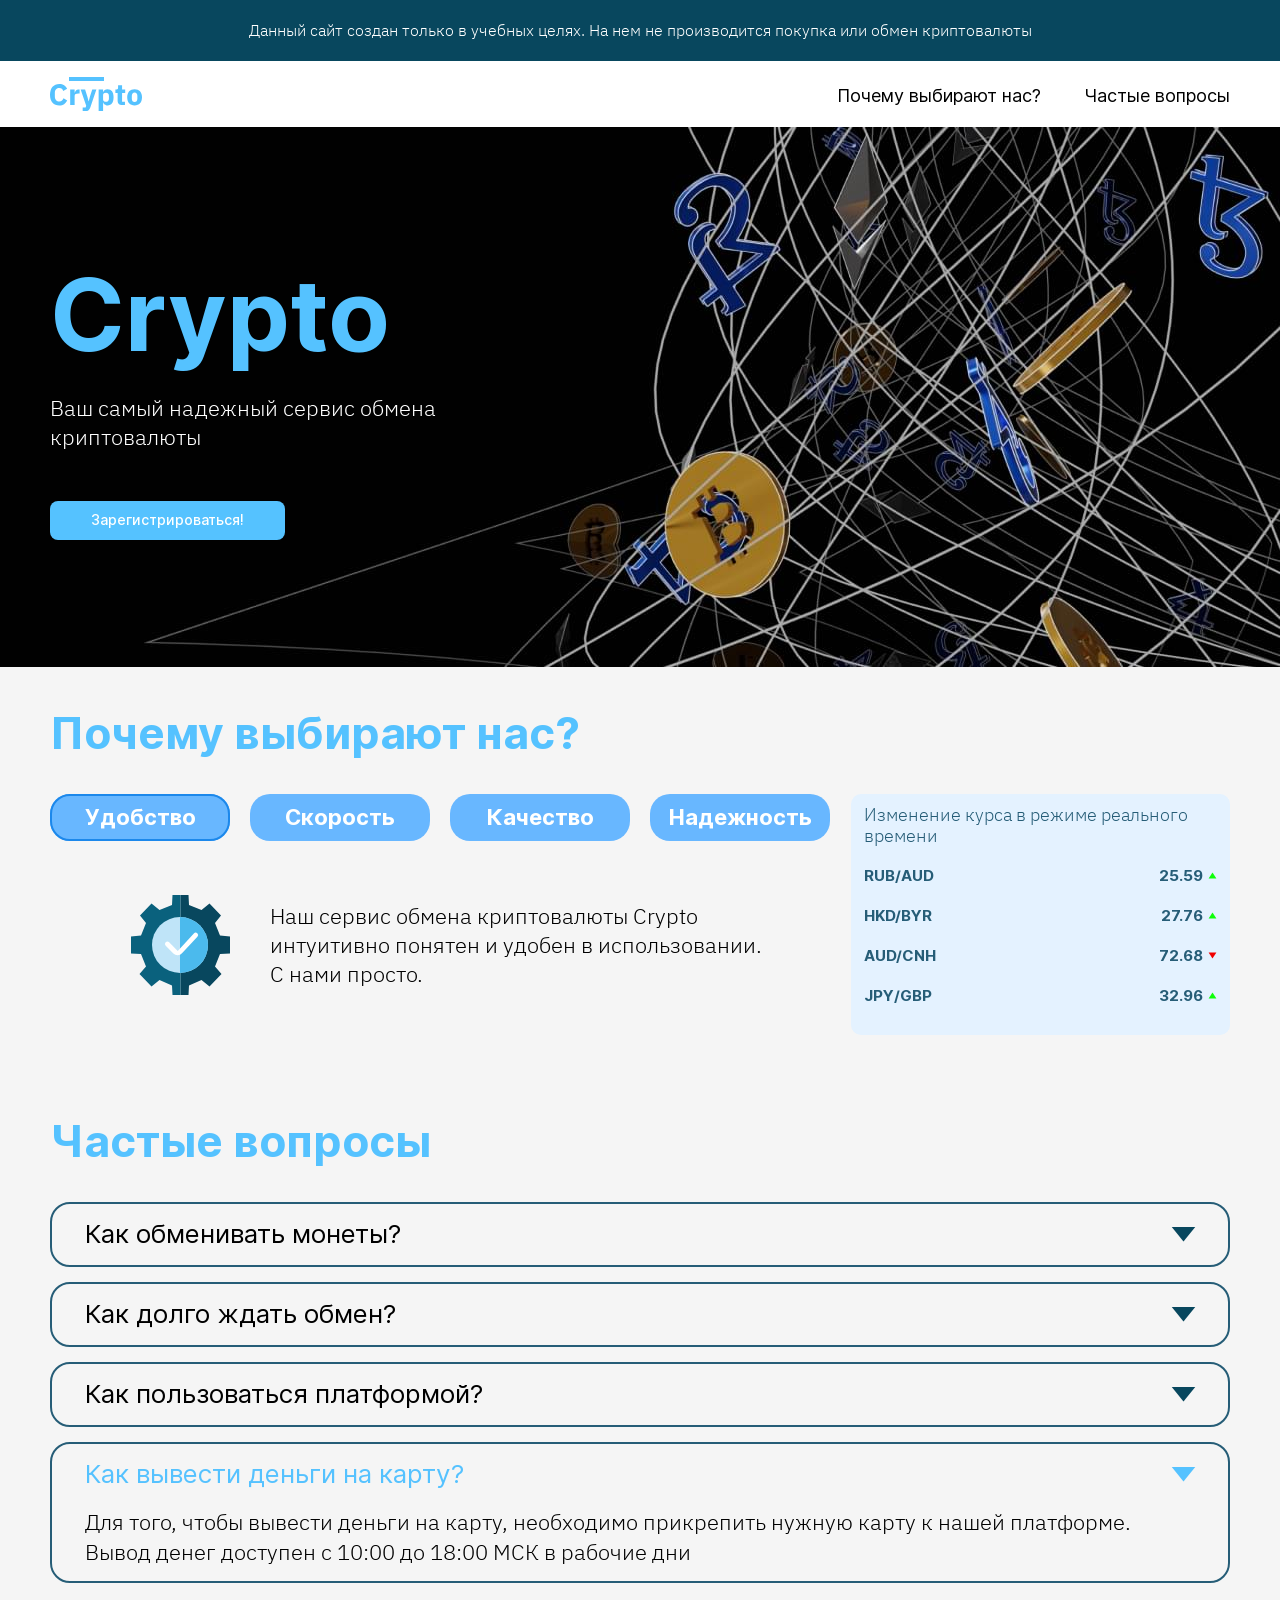
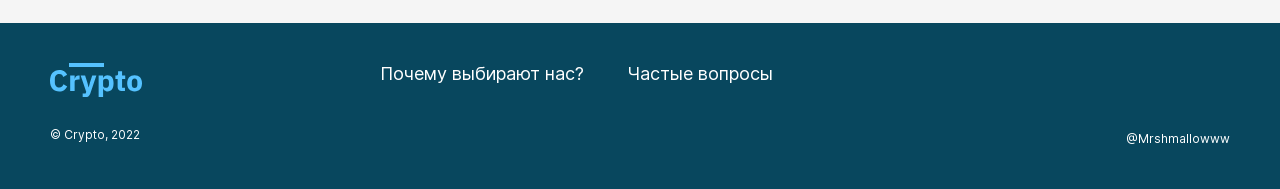
==== commit 629650cf: "Добавил spinner в модальное окно" ====
--- a/index.html
+++ b/index.html
@@ -4,7 +4,7 @@
 	<meta charset="UTF-8">
 	<meta name="viewport" content="width=device-width, initial-scale=1.0">
 
-	<link rel="icon" href="">
+	<link rel="icon" href="img/favicon.ico">
 
 	<link rel="stylesheet" href="css/style.css">
 	
@@ -250,7 +250,10 @@
 						</label>
 					</fieldset>
 
-					<button type="submit" class="button button--style form__button-order">Зарегистрироваться!</button>
+					<button type="submit" class="button button--style form__button-order">
+						<div class="spinner spinner--style"></div>
+							Зарегистрироваться!
+					</button>
 				</form>
 
 				<button type="button" class="form__button-close">
@@ -258,6 +261,10 @@
   						<use xlink:href="img/icon.svg#close-btn"></use>
 					</svg>
 				</button>
+
+				<div class="load">
+					<div class="load__bounce load__bounce--style"></div>
+				</div>
 			</div>
 		</div>									
 	</div>
--- a/css/style.css
+++ b/css/style.css
@@ -1 +1 @@
-@font-face{font-family:"IBM Plex Sans";src:url(../fonts/IBMPlexSans/IBMPlexSans-LightItalic.eot);src:local("IBM Plex Sans Light Italic"),local("IBMPlexSans-LightItalic"),url(../fonts/IBMPlexSans/IBMPlexSans-LightItalic.eot?#iefix) format("embedded-opentype"),url(../fonts/IBMPlexSans/IBMPlexSans-LightItalic.woff) format("woff"),url(../fonts/IBMPlexSans/IBMPlexSans-LightItalic.ttf) format("truetype");font-weight:300;font-style:italic}@font-face{font-family:"IBM Plex Sans";src:url(../fonts/IBMPlexSans/IBMPlexSans-ThinItalic.eot);src:local("IBM Plex Sans Thin Italic"),local("IBMPlexSans-ThinItalic"),url(../fonts/IBMPlexSans/IBMPlexSans-ThinItalic.eot?#iefix) format("embedded-opentype"),url(../fonts/IBMPlexSans/IBMPlexSans-ThinItalic.woff) format("woff"),url(../fonts/IBMPlexSans/IBMPlexSans-ThinItalic.ttf) format("truetype");font-weight:100;font-style:italic}@font-face{font-family:"IBM Plex Sans";src:url(../fonts/IBMPlexSans/IBMPlexSans-Light.eot);src:local("IBM Plex Sans Light"),local("IBMPlexSans-Light"),url(../fonts/IBMPlexSans/IBMPlexSans-Light.eot?#iefix) format("embedded-opentype"),url(../fonts/IBMPlexSans/IBMPlexSans-Light.woff) format("woff"),url(../fonts/IBMPlexSans/IBMPlexSans-Light.ttf) format("truetype");font-weight:300;font-style:normal}@font-face{font-family:"IBM Plex Sans";src:url(../fonts/IBMPlexSans/IBMPlexSans-Italic.eot);src:local("IBM Plex Sans Italic"),local("IBMPlexSans-Italic"),url(../fonts/IBMPlexSans/IBMPlexSans-Italic.eot?#iefix) format("embedded-opentype"),url(../fonts/IBMPlexSans/IBMPlexSans-Italic.woff) format("woff"),url(../fonts/IBMPlexSans/IBMPlexSans-Italic.ttf) format("truetype");font-weight:400;font-style:italic}@font-face{font-family:"IBM Plex Sans";src:url(../fonts/IBMPlexSans/IBMPlexSans-MediumItalic.eot);src:local("IBM Plex Sans Medium Italic"),local("IBMPlexSans-MediumItalic"),url(../fonts/IBMPlexSans/IBMPlexSans-MediumItalic.eot?#iefix) format("embedded-opentype"),url(../fonts/IBMPlexSans/IBMPlexSans-MediumItalic.woff) format("woff"),url(../fonts/IBMPlexSans/IBMPlexSans-MediumItalic.ttf) format("truetype");font-weight:500;font-style:italic}@font-face{font-family:"IBM Plex Sans";src:url(../fonts/IBMPlexSans/IBMPlexSans-Medium.eot);src:local("IBM Plex Sans Medium"),local("IBMPlexSans-Medium"),url(../fonts/IBMPlexSans/IBMPlexSans-Medium.eot?#iefix) format("embedded-opentype"),url(../fonts/IBMPlexSans/IBMPlexSans-Medium.woff) format("woff"),url(../fonts/IBMPlexSans/IBMPlexSans-Medium.ttf) format("truetype");font-weight:500;font-style:normal}@font-face{font-family:"IBM Plex Sans";src:url(../fonts/IBMPlexSans/IBMPlexSans-ExtraLightItalic.eot);src:local("IBM Plex Sans ExtraLight Italic"),local("IBMPlexSans-ExtraLightItalic"),url(../fonts/IBMPlexSans/IBMPlexSans-ExtraLightItalic.eot?#iefix) format("embedded-opentype"),url(../fonts/IBMPlexSans/IBMPlexSans-ExtraLightItalic.woff) format("woff"),url(../fonts/IBMPlexSans/IBMPlexSans-ExtraLightItalic.ttf) format("truetype");font-weight:200;font-style:italic}@font-face{font-family:"IBM Plex Sans";src:url(../fonts/IBMPlexSans/IBMPlexSans-SemiBoldItalic.eot);src:local("IBM Plex Sans SemiBold Italic"),local("IBMPlexSans-SemiBoldItalic"),url(../fonts/IBMPlexSans/IBMPlexSans-SemiBoldItalic.eot?#iefix) format("embedded-opentype"),url(../fonts/IBMPlexSans/IBMPlexSans-SemiBoldItalic.woff) format("woff"),url(../fonts/IBMPlexSans/IBMPlexSans-SemiBoldItalic.ttf) format("truetype");font-weight:600;font-style:italic}@font-face{font-family:"IBM Plex Sans";src:url(../fonts/IBMPlexSans/IBMPlexSans-BoldItalic.eot);src:local("IBM Plex Sans Bold Italic"),local("IBMPlexSans-BoldItalic"),url(../fonts/IBMPlexSans/IBMPlexSans-BoldItalic.eot?#iefix) format("embedded-opentype"),url(../fonts/IBMPlexSans/IBMPlexSans-BoldItalic.woff) format("woff"),url(../fonts/IBMPlexSans/IBMPlexSans-BoldItalic.ttf) format("truetype");font-weight:700;font-style:italic}@font-face{font-family:"IBM Plex Sans";src:url(../fonts/IBMPlexSans/IBMPlexSans-Bold.eot);src:local("IBM Plex Sans Bold"),local("IBMPlexSans-Bold"),url(../fonts/IBMPlexSans/IBMPlexSans-Bold.eot?#iefix) format("embedded-opentype"),url(../fonts/IBMPlexSans/IBMPlexSans-Bold.woff) format("woff"),url(../fonts/IBMPlexSans/IBMPlexSans-Bold.ttf) format("truetype");font-weight:700;font-style:normal}@font-face{font-family:"IBM Plex Sans";src:url(../fonts/IBMPlexSans/IBMPlexSans-Thin.eot);src:local("IBM Plex Sans Thin"),local("IBMPlexSans-Thin"),url(../fonts/IBMPlexSans/IBMPlexSans-Thin.eot?#iefix) format("embedded-opentype"),url(../fonts/IBMPlexSans/IBMPlexSans-Thin.woff) format("woff"),url(../fonts/IBMPlexSans/IBMPlexSans-Thin.ttf) format("truetype");font-weight:100;font-style:normal}@font-face{font-family:"IBM Plex Sans";src:url(../fonts/IBMPlexSans/IBMPlexSans.eot);src:local("IBM Plex Sans"),local("IBMPlexSans"),url(../fonts/IBMPlexSans/IBMPlexSans.eot?#iefix) format("embedded-opentype"),url(../fonts/IBMPlexSans/IBMPlexSans.woff) format("woff"),url(../fonts/IBMPlexSans/IBMPlexSans.ttf) format("truetype");font-weight:400;font-style:normal}@font-face{font-family:"IBM Plex Sans";src:url(../fonts/IBMPlexSans/IBMPlexSans-ExtraLight.eot);src:local("IBM Plex Sans ExtraLight"),local("IBMPlexSans-ExtraLight"),url(../fonts/IBMPlexSans/IBMPlexSans-ExtraLight.eot?#iefix) format("embedded-opentype"),url(../fonts/IBMPlexSans/IBMPlexSans-ExtraLight.woff) format("woff"),url(../fonts/IBMPlexSans/IBMPlexSans-ExtraLight.ttf) format("truetype");font-weight:200;font-style:normal}@font-face{font-family:"IBM Plex Sans";src:url(../fonts/IBMPlexSans/IBMPlexSans-SemiBold.eot);src:local("IBM Plex Sans SemiBold"),local("IBMPlexSans-SemiBold"),url(../fonts/IBMPlexSans/IBMPlexSans-SemiBold.eot?#iefix) format("embedded-opentype"),url(../fonts/IBMPlexSans/IBMPlexSans-SemiBold.woff) format("woff"),url(../fonts/IBMPlexSans/IBMPlexSans-SemiBold.ttf) format("truetype");font-weight:600;font-style:normal}@font-face{font-family:Inter;src:url(../fonts/Inter/Inter-BoldItalic.eot);src:local("Inter Bold Italic"),local("Inter-BoldItalic"),url(../fonts/Inter/Inter-BoldItalic.eot?#iefix) format("embedded-opentype"),url(../fonts/Inter/Inter-BoldItalic.woff2) format("woff2"),url(../fonts/Inter/Inter-BoldItalic.woff) format("woff"),url(../fonts/Inter/Inter-BoldItalic.ttf) format("truetype");font-weight:700;font-style:italic}@font-face{font-family:Inter;src:url(../fonts/Inter/Inter-MediumItalic.eot);src:local("Inter Medium Italic"),local("Inter-MediumItalic"),url(../fonts/Inter/Inter-MediumItalic.eot?#iefix) format("embedded-opentype"),url(../fonts/Inter/Inter-MediumItalic.woff2) format("woff2"),url(../fonts/Inter/Inter-MediumItalic.woff) format("woff"),url(../fonts/Inter/Inter-MediumItalic.ttf) format("truetype");font-weight:500;font-style:italic}@font-face{font-family:Inter;src:url(../fonts/Inter/Inter-ThinItalicBETA.eot);src:local("Inter Thin Italic BETA"),local("Inter-ThinItalicBETA"),url(../fonts/Inter/Inter-ThinItalicBETA.eot?#iefix) format("embedded-opentype"),url(../fonts/Inter/Inter-ThinItalicBETA.woff2) format("woff2"),url(../fonts/Inter/Inter-ThinItalicBETA.woff) format("woff"),url(../fonts/Inter/Inter-ThinItalicBETA.ttf) format("truetype");font-weight:100;font-style:italic}@font-face{font-family:Inter;src:url(../fonts/Inter/Inter-Regular.eot);src:local("Inter Regular"),local("Inter-Regular"),url(../fonts/Inter/Inter-Regular.eot?#iefix) format("embedded-opentype"),url(../fonts/Inter/Inter-Regular.woff2) format("woff2"),url(../fonts/Inter/Inter-Regular.woff) format("woff"),url(../fonts/Inter/Inter-Regular.ttf) format("truetype");font-weight:400;font-style:normal}@font-face{font-family:Inter;src:url(../fonts/Inter/Inter-Black.eot);src:local("Inter Black"),local("Inter-Black"),url(../fonts/Inter/Inter-Black.eot?#iefix) format("embedded-opentype"),url(../fonts/Inter/Inter-Black.woff2) format("woff2"),url(../fonts/Inter/Inter-Black.woff) format("woff"),url(../fonts/Inter/Inter-Black.ttf) format("truetype");font-weight:900;font-style:normal}@font-face{font-family:Inter;src:url(../fonts/Inter/Inter-BlackItalic.eot);src:local("Inter Black Italic"),local("Inter-BlackItalic"),url(../fonts/Inter/Inter-BlackItalic.eot?#iefix) format("embedded-opentype"),url(../fonts/Inter/Inter-BlackItalic.woff2) format("woff2"),url(../fonts/Inter/Inter-BlackItalic.woff) format("woff"),url(../fonts/Inter/Inter-BlackItalic.ttf) format("truetype");font-weight:900;font-style:italic}@font-face{font-family:Inter;src:url(../fonts/Inter/Inter-LightBETA.eot);src:local("Inter Light BETA"),local("Inter-LightBETA"),url(../fonts/Inter/Inter-LightBETA.eot?#iefix) format("embedded-opentype"),url(../fonts/Inter/Inter-LightBETA.woff2) format("woff2"),url(../fonts/Inter/Inter-LightBETA.woff) format("woff"),url(../fonts/Inter/Inter-LightBETA.ttf) format("truetype");font-weight:300;font-style:normal}@font-face{font-family:Inter;src:url(../fonts/Inter/Inter-SemiBold.eot);src:local("Inter Semi Bold"),local("Inter-SemiBold"),url(../fonts/Inter/Inter-SemiBold.eot?#iefix) format("embedded-opentype"),url(../fonts/Inter/Inter-SemiBold.woff2) format("woff2"),url(../fonts/Inter/Inter-SemiBold.woff) format("woff"),url(../fonts/Inter/Inter-SemiBold.ttf) format("truetype");font-weight:600;font-style:normal}@font-face{font-family:Inter;src:url(../fonts/Inter/Inter-ExtraBoldItalic.eot);src:local("Inter Extra Bold Italic"),local("Inter-ExtraBoldItalic"),url(../fonts/Inter/Inter-ExtraBoldItalic.eot?#iefix) format("embedded-opentype"),url(../fonts/Inter/Inter-ExtraBoldItalic.woff2) format("woff2"),url(../fonts/Inter/Inter-ExtraBoldItalic.woff) format("woff"),url(../fonts/Inter/Inter-ExtraBoldItalic.ttf) format("truetype");font-weight:800;font-style:italic}@font-face{font-family:Inter;src:url(../fonts/Inter/Inter-Bold.eot);src:local("Inter Bold"),local("Inter-Bold"),url(../fonts/Inter/Inter-Bold.eot?#iefix) format("embedded-opentype"),url(../fonts/Inter/Inter-Bold.woff2) format("woff2"),url(../fonts/Inter/Inter-Bold.woff) format("woff"),url(../fonts/Inter/Inter-Bold.ttf) format("truetype");font-weight:700;font-style:normal}@font-face{font-family:Inter;src:url(../fonts/Inter/Inter-ExtraLightItalicBETA.eot);src:local("Inter Extra Light Italic BETA"),local("Inter-ExtraLightItalicBETA"),url(../fonts/Inter/Inter-ExtraLightItalicBETA.eot?#iefix) format("embedded-opentype"),url(../fonts/Inter/Inter-ExtraLightItalicBETA.woff2) format("woff2"),url(../fonts/Inter/Inter-ExtraLightItalicBETA.woff) format("woff"),url(../fonts/Inter/Inter-ExtraLightItalicBETA.ttf) format("truetype");font-weight:200;font-style:italic}@font-face{font-family:Inter;src:url(../fonts/Inter/Inter-ExtraLightBETA.eot);src:local("Inter Extra Light BETA"),local("Inter-ExtraLightBETA"),url(../fonts/Inter/Inter-ExtraLightBETA.eot?#iefix) format("embedded-opentype"),url(../fonts/Inter/Inter-ExtraLightBETA.woff2) format("woff2"),url(../fonts/Inter/Inter-ExtraLightBETA.woff) format("woff"),url(../fonts/Inter/Inter-ExtraLightBETA.ttf) format("truetype");font-weight:200;font-style:normal}@font-face{font-family:Inter;src:url(../fonts/Inter/Inter-ExtraBold.eot);src:local("Inter Extra Bold"),local("Inter-ExtraBold"),url(../fonts/Inter/Inter-ExtraBold.eot?#iefix) format("embedded-opentype"),url(../fonts/Inter/Inter-ExtraBold.woff2) format("woff2"),url(../fonts/Inter/Inter-ExtraBold.woff) format("woff"),url(../fonts/Inter/Inter-ExtraBold.ttf) format("truetype");font-weight:800;font-style:normal}@font-face{font-family:Inter;src:url(../fonts/Inter/Inter-ThinBETA.eot);src:local("Inter Thin BETA"),local("Inter-ThinBETA"),url(../fonts/Inter/Inter-ThinBETA.eot?#iefix) format("embedded-opentype"),url(../fonts/Inter/Inter-ThinBETA.woff2) format("woff2"),url(../fonts/Inter/Inter-ThinBETA.woff) format("woff"),url(../fonts/Inter/Inter-ThinBETA.ttf) format("truetype");font-weight:100;font-style:normal}@font-face{font-family:Inter;src:url(../fonts/Inter/Inter-LightItalicBETA.eot);src:local("Inter Light Italic BETA"),local("Inter-LightItalicBETA"),url(../fonts/Inter/Inter-LightItalicBETA.eot?#iefix) format("embedded-opentype"),url(../fonts/Inter/Inter-LightItalicBETA.woff2) format("woff2"),url(../fonts/Inter/Inter-LightItalicBETA.woff) format("woff"),url(../fonts/Inter/Inter-LightItalicBETA.ttf) format("truetype");font-weight:300;font-style:italic}@font-face{font-family:Inter;src:url(../fonts/Inter/Inter-Italic.eot);src:local("Inter Italic"),local("Inter-Italic"),url(../fonts/Inter/Inter-Italic.eot?#iefix) format("embedded-opentype"),url(../fonts/Inter/Inter-Italic.woff2) format("woff2"),url(../fonts/Inter/Inter-Italic.woff) format("woff"),url(../fonts/Inter/Inter-Italic.ttf) format("truetype");font-weight:400;font-style:italic}@font-face{font-family:Inter;src:url(../fonts/Inter/Inter-SemiBoldItalic.eot);src:local("Inter Semi Bold Italic"),local("Inter-SemiBoldItalic"),url(../fonts/Inter/Inter-SemiBoldItalic.eot?#iefix) format("embedded-opentype"),url(../fonts/Inter/Inter-SemiBoldItalic.woff2) format("woff2"),url(../fonts/Inter/Inter-SemiBoldItalic.woff) format("woff"),url(../fonts/Inter/Inter-SemiBoldItalic.ttf) format("truetype");font-weight:600;font-style:italic}@font-face{font-family:Inter;src:url(../fonts/Inter/Inter-Medium.eot);src:local("Inter Medium"),local("Inter-Medium"),url(../fonts/Inter/Inter-Medium.eot?#iefix) format("embedded-opentype"),url(../fonts/Inter/Inter-Medium.woff2) format("woff2"),url(../fonts/Inter/Inter-Medium.woff) format("woff"),url(../fonts/Inter/Inter-Medium.ttf) format("truetype");font-weight:500;font-style:normal}*,::after,::before{-webkit-box-sizing:border-box;box-sizing:border-box}::focus:not(:focus-visible){outline:0}html{font-family:Inter,sans-serif;font-style:normal;font-weight:400;text-rendering:auto;margin:0;padding:0;-webkit-text-size-adjust:100%}body{font-style:normal;font-weight:400;text-rendering:auto;margin:0;padding:0;color:#000;background-color:#f5f5f5}a,a:hover{text-decoration:none}@media (min-width:768px){a:hover{color:#55c2ff}}input,textarea{line-height:inherit;margin:0;padding:0}button,input{border:none;outline:0;cursor:pointer}a,button,input,textarea{outline:0;cursor:pointer;font:inherit}a:focus,button:focus,input:focus,textarea:focus{outline:0}a:active,button:active,input:active,textarea:active{outline:0}img{width:100%;height:100%;-o-object-fit:contain;object-fit:contain}h1,h2,h3,h4,h5,h6{font:inherit;margin:0;padding:0}p{margin-top:0;margin-bottom:0}code,kbd,samp{font-family:monospace,monospace;font-size:inherit}button{border:none;color:inherit;font:inherit;text-align:inherit;padding:0;background-color:inherit;text-rendering:auto}ul{padding:0;margin:0}ul li{margin:0;padding:0;list-style:none}input[type=number]::-webkit-inner-spin-button,input[type=number]::-webkit-outer-spin-button{-webkit-appearance:none;margin:0}input[type=number]{-moz-appearance:textfield}.container{max-width:1280px;margin:0 auto;padding-left:50px;padding-right:50px}@media (max-width:768px){html{-webkit-text-size-adjust:none}}@media (max-width:1024px){.container{max-width:840px;padding-left:30px;padding-right:30px}}@media (max-width:768px){.container{max-width:740px;padding-left:30px;padding-right:30px}}@media (max-width:320px){.container{max-width:320px;padding-left:15px;padding-right:15px}}.overlay{position:fixed;inset:0;z-index:2000;background-color:rgba(0,0,0,.6);cursor:pointer;overflow-y:auto;overflow-x:hidden;opacity:0;visibility:hidden;-webkit-transition-property:opacity,visibility;-o-transition-property:opacity,visibility;transition-property:opacity,visibility;-webkit-transition-timing-function:ease-in-out;-o-transition-timing-function:ease-in-out;transition-timing-function:ease-in-out;white-space:nowrap;text-align:center}.overlay:after{content:"";display:inline-block;vertical-align:middle;height:100%}.overlay-open{opacity:1;visibility:visible}.button--style{position:relative;background-color:#55c2ff;border-radius:8px;color:#fff}@media (min-width:768px){.button--style:hover::after{position:absolute;content:"";border:2px solid #1c88eb;border-radius:8px;width:100%;height:100%;inset:0}}.button--active{background:#1c88eb}.button--disabled{background:#d7d7d7;border-radius:8px;color:#fff;cursor:default}.header__nav-button{display:none}@media (max-width:768px){.header__nav-button{display:block}.header__nav-button:hover>.header__burger--color{fill:#55c2ff}}.hero__button{font-weight:500;font-size:14px;line-height:121.5%;text-align:center;padding:11px 41px}@media (max-width:320px){.hero__button{padding:10px 30px;font-size:12px}}.form__button-order{font-weight:500;font-size:14px;line-height:121.5%;padding:11px 41px;text-align:center}@media (min-width:768px){.form__button-close:hover>.form__button-cross--style{fill:#858585}}.advantage__button{font-weight:700;font-size:22px;line-height:123%;padding:10px 0;width:180px;text-align:center}@media (max-width:860px){.advantage__button{font-size:16px;width:160px}}@media (max-width:320px){.advantage__button{width:140px}}.advantage__button--style{background:#68b7ff;border-radius:20px;color:#fff}@media (min-width:768px){.advantage__button--style:hover{background:#1c88eb}}.advantage__button--active{position:relative;background:#68b7ff;border-radius:20px}.advantage__button--active:after{content:"";position:absolute;border:2px solid #1c88eb;border-radius:20px;width:100%;height:100%;inset:0}.faq__button{position:absolute;top:21px;right:32px}@media (max-width:320px){.faq__button{top:10px;right:10px}}.header__description-wrapper{padding:20px 50px;margin:0 auto}.header__description-wrapper>p{font-family:"IBM Plex Sans",sans-serif;font-weight:300;font-size:16px;line-height:131%;text-align:center;color:#fff}@media (max-width:1024px){.header__description-wrapper{padding:21px 30px 24px 30px}.header__description-wrapper>p{font-size:12px;line-height:133%}}@media (max-width:320px){.header__description-wrapper{padding:14px 10px 15px 10px}}.header__description-wrapper--color{background-color:#08475e}.header{position:relative;z-index:10}.header--color{background-color:#fff}.header__burger{width:27px;height:18px}@media (max-width:768px){.header__burger{width:27px;height:18px;margin-right:5px}}.header__item:not(:last-child){margin-right:43px}@media (max-width:480px){.header__item:not(:last-child){margin-right:0;margin-bottom:19px}}.header__link{font-weight:400;font-size:18px;line-height:122%}@media (max-width:320px){.header__link{font-size:16px}}.header__link--color{color:#000}.header__logo-img{width:92px;height:34px}@media (max-width:768px){.header__logo-img{width:92px;height:34px}}@media (max-width:768px){.header__navigation{position:absolute;z-index:-1;bottom:0;left:0;right:0;-webkit-transition:-webkit-transform .36s ease-in-out;transition:-webkit-transform .36s ease-in-out;-o-transition:transform .36s ease-in-out;transition:transform .36s ease-in-out;transition:transform .36s ease-in-out,-webkit-transform .36s ease-in-out}}.header__navigation--color{background-color:#fff}.header__nav{display:-webkit-box;display:-ms-flexbox;display:flex}@media (max-width:768px){.header__nav{padding:16px 30px;max-width:740px;margin:0 auto}}@media (max-width:480px){.header__nav{-webkit-box-orient:vertical;-webkit-box-direction:normal;-ms-flex-direction:column;flex-direction:column}}@media (max-width:320px){.header__nav{padding:8px 15px 24px 15px}}.header__wrapper{display:-webkit-box;display:-ms-flexbox;display:flex;-webkit-box-pack:justify;-ms-flex-pack:justify;justify-content:space-between;-webkit-box-align:center;-ms-flex-align:center;align-items:center;padding-top:16px;padding-bottom:12px}@media (max-width:768px){.header__wrapper{padding-top:14px}}.header__wrapper--backcolor{background-color:#fff}.hero{position:relative}.hero--backstyle{background:#000 url(../img/hero/main-background.jpg);background-repeat:no-repeat;background-size:contain;background-position:center}.hero__subtitle{font-family:"IBM Plex Sans",sans-serif;font-weight:300;font-size:22px;line-height:132%;max-width:480px;margin-bottom:50px}@media (max-width:1024px){.hero__subtitle{margin-bottom:30px}}@media (max-width:768px){.hero__subtitle{font-size:16px;margin-bottom:24px;max-width:354px}}@media (max-width:320px){.hero__subtitle{max-width:230px}}.hero__subtitle--color{color:#fff}.hero__title{font-weight:700;font-size:100px;line-height:121%;margin-bottom:18px}@media (max-width:768px){.hero__title{font-size:60px;margin-bottom:12px}}@media (max-width:320px){.hero__title{font-size:40px}}.hero__title--color{color:#55c2ff}.hero__wrapper{padding-top:127px;padding-bottom:127px}@media (max-width:1024px){.hero__wrapper{padding-top:92px;padding-bottom:92px}}@media (max-width:768px){.hero__wrapper{padding-top:81px;padding-bottom:81px}}@media (max-width:320px){.hero__wrapper{padding-top:50px;padding-bottom:50px}}.modal{margin:40px 0;display:inline-block;vertical-align:middle;cursor:default;text-align:left;white-space:normal;opacity:0;visibility:hidden;-webkit-transition-property:opacity,visibility;-o-transition-property:opacity,visibility;transition-property:opacity,visibility;-webkit-transition-timing-function:ease-in-out;-o-transition-timing-function:ease-in-out;transition-timing-function:ease-in-out}.modal-open{visibility:visible;opacity:1}.form__button-cross{width:28px;height:28px;position:absolute;top:16px;right:16px}.form__button-cross--style{fill:#55c2ff}.modal__form{display:-webkit-box;display:-ms-flexbox;display:flex;-webkit-box-orient:vertical;-webkit-box-direction:normal;-ms-flex-direction:column;flex-direction:column;-webkit-box-align:center;-ms-flex-align:center;align-items:center}.modal__input{width:205px;font-weight:500;font-size:14px;line-height:121%;margin-top:2px;padding:8px 15px}.modal__input--style{color:#858585;background-color:#fff;border:1px solid #68b7ff;border-radius:8px}.modal__input--style:focus{border:1px solid #1c88eb}.modal__label{font-family:"IBM Plex Sans",sans-serif;font-weight:300;font-size:12px;line-height:133%}.modal__label:not(:last-child){margin-right:16px}.modal__label--color{color:#858585}.modal__person{border:none;display:-webkit-box;display:-ms-flexbox;display:flex;-webkit-box-pack:justify;-ms-flex-pack:justify;justify-content:space-between;margin-bottom:27px;padding:0}.modal__title{font-weight:700;font-size:30px;line-height:120%;margin:0 auto;text-align:center;max-width:400px;margin-bottom:22px}.modal__title--color{color:#55c2ff}.modal__wrapper{position:relative;max-width:688px;width:100%;margin:0 auto;padding:20px 20px 45px}.modal__wrapper--style{background-color:#fff;-webkit-box-shadow:0 4px 20px rgba(0,0,0,.1);box-shadow:0 4px 20px rgba(0,0,0,.1);border-radius:30px}.about-us{padding-top:40px;padding-bottom:80px}@media (max-width:768px){.about-us{padding-top:30px;padding-bottom:60px}}@media (max-width:1140px){.about-us__advantage{margin-bottom:60px}}@media (max-width:1024px){.about-us__advantage{margin-bottom:80px}}@media (max-width:768px){.about-us__advantage{margin-bottom:40px}}.advantage__img{width:100px;height:100px;margin-right:40px}@media (max-width:768px){.advantage__img{margin-right:30px}}@media (max-width:320px){.advantage__img{width:60px;height:60px;margin-right:0;margin-bottom:10px}}.advantage__item:not(:last-child){margin-right:20px}@media (max-width:768px){.advantage__item:not(:last-child){margin-right:13px}}@media (max-width:320px){.advantage__item:nth-child(1){margin-right:10px;margin-bottom:10px}.advantage__item:nth-child(2){margin-right:0;margin-bottom:10px}.advantage__item:nth-child(3){margin-right:10px}.advantage__item:nth-child(4){margin-right:0}}.advantage__item--active{display:-webkit-box;display:-ms-flexbox;display:flex}.advantage__item-content{display:none;-webkit-box-align:center;-ms-flex-align:center;align-items:center;-webkit-box-pack:center;-ms-flex-pack:center;justify-content:center}@media (max-width:768px){.advantage__item-content{max-width:560px;margin:0 auto}}@media (max-width:320px){.advantage__item-content{-webkit-box-orient:vertical;-webkit-box-direction:normal;-ms-flex-direction:column;flex-direction:column;-webkit-box-align:center;-ms-flex-align:center;align-items:center}}.advantage__item-content--active{display:-webkit-box;display:-ms-flexbox;display:flex}.advantage__list-btn{display:-webkit-box;display:-ms-flexbox;display:flex;margin-bottom:54px}@media (max-width:1140px){.advantage__list-btn{margin-bottom:35px}}@media (max-width:320px){.advantage__list-btn{height:88px;margin-bottom:30px;-ms-flex-wrap:wrap;flex-wrap:wrap}}.advantage__text{max-width:500px;font-family:"IBM Plex Sans",sans-serif;font-weight:300;font-size:22px;line-height:132%}@media (max-width:768px){.advantage__text{font-size:16px;max-width:430px}}@media (max-width:320px){.advantage__text{text-align:center}}.exchange-rates{padding:10px 13px 30px}.exchange-rates--style{background-color:#e4f2ff;border-radius:10px}@media (max-width:1140px){.about-us__exchange-rates{max-width:380px;margin:0 auto}}.exchange-rates__currency{text-transform:uppercase;font-weight:700;font-size:15px;line-height:120%;margin-right:auto}.exchange-rates__item{display:-webkit-box;display:-ms-flexbox;display:flex;-webkit-box-align:center;-ms-flex-align:center;align-items:center;color:#265d77}.exchange-rates__item:not(:last-child){margin-bottom:22px}.exchange-rates__item:after{content:"";display:block;width:9px;height:8px;background-position:center;background-repeat:no-repeat;background-size:contain}.exchange-rates__item--up:after{background-image:url(../img/advantage/up.svg)}.exchange-rates__item--down:after{background-image:url(../img/advantage/down.svg)}.exchange-rates__title{font-family:"IBM Plex Sans",sans-serif;font-weight:300;font-size:18px;line-height:120%;margin-bottom:20px;max-width:353px}.exchange-rates__title--color{color:#265d77}.exchange-rates__value{text-transform:uppercase;font-weight:700;font-size:15px;line-height:100%;margin-right:5px}.about-us__title{font-weight:700;font-size:44px;line-height:120%;margin-bottom:34px}@media (max-width:768px){.about-us__title{font-size:30px;margin-bottom:20px}}.about-us__title--color{color:#55c2ff}.about-us__wrapper{display:-webkit-box;display:-ms-flexbox;display:flex;-webkit-box-pack:justify;-ms-flex-pack:justify;justify-content:space-between}@media (max-width:1140px){.about-us__wrapper{-webkit-box-orient:vertical;-webkit-box-direction:normal;-ms-flex-direction:column;flex-direction:column;-webkit-box-align:center;-ms-flex-align:center;align-items:center}}.faq{padding-top:0;padding-bottom:40px}@media (max-width:768px){.faq{padding-bottom:30px}}.faq__answer{height:0;overflow:hidden;-webkit-transition:height .5s;-o-transition:height .5s;transition:height .5s}.faq__answer--show{height:auto}.faq__button-img{width:25px;height:18px}@media (max-width:320px){.faq__button-img{width:17px;height:11px}}.faq__button-img--color{fill:#08475e}@media (min-width:768px){.faq__item:hover>.faq__button>.faq__button-img--color{-webkit-transition:fill .2s ease-in-out;-o-transition:fill .2s ease-in-out;transition:fill .2s ease-in-out;fill:#55c2ff}}.faq__button-img--active{fill:#55c2ff}.faq__dropdown{font-family:"IBM Plex Sans",sans-serif;font-weight:300;font-size:22px;line-height:132%;max-width:1047px;padding-top:18px}@media (max-width:1024px){.faq__dropdown{max-width:647px}}@media (max-width:768px){.faq__dropdown{font-size:14px;line-height:128%;max-width:547px;padding-top:14px}}@media (max-width:320px){.faq__dropdown{max-width:270px;padding-top:10px}}.faq__item{position:relative;padding:15px 33px;cursor:pointer;height:auto}.faq__item:not(:last-child){margin-bottom:15px}@media (max-width:768px){.faq__item{padding:16px 32px 25px 32px}.faq__item:not(:last-child){margin-bottom:14px}}@media (max-width:320px){.faq__item{padding:9px}.faq__item:not(:last-child){margin-bottom:10px}}.faq__item--style{border:2px solid #265d77;border-radius:20px}@media (max-width:320px){.faq__item--style{border-radius:10px}}.faq__link--color{color:#55c2ff}@media (min-width:768px){.faq__link--color:hover{text-decoration:underline}}.faq__question{font-weight:400;font-size:26px;line-height:119%}@media (max-width:768px){.faq__question{font-size:18px}}@media (max-width:320px){.faq__question{font-size:16px}}@media (min-width:768px){.faq__item:hover>.faq__question--style{color:#55c2ff;-webkit-transition:color .2s ease-in-out;-o-transition:color .2s ease-in-out;transition:color .2s ease-in-out}}.faq__question--active{color:#55c2ff}.faq__title{font-weight:700;font-size:44px;line-height:120%;margin-bottom:34px}@media (max-width:768px){.faq__title{font-size:30px;margin-bottom:18px}}.faq__title--color{color:#55c2ff}.footer--color{background-color:#08475e}.footer__copyright{grid-area:copyright;font-weight:400;font-size:12px;line-height:130%}.footer__copyright--color{color:#fff}.footer__design{grid-area:design;justify-self:end}.footer__design-text{font-weight:400;font-size:12px;line-height:130%}.footer__design-text{color:#fff}.footer__item:not(:last-child){margin-right:43px}@media (max-width:320px){.footer__item:not(:last-child){margin-right:0;margin-bottom:7px}}.footer__link{font-weight:400;font-size:18px;line-height:122%}@media (max-width:320px){.footer__link{font-size:14px}}.footer__link--color{color:#fff}.footer__logo{grid-area:logo}.footer__logo-img{display:block;width:92px;height:34px}.footer__nav{display:-webkit-box;display:-ms-flexbox;display:flex}@media (max-width:320px){.footer__nav{-webkit-box-orient:vertical;-webkit-box-direction:normal;-ms-flex-direction:column;flex-direction:column}}.footer__navigation{grid-area:nav}.footer__wrapper{padding-top:40px;padding-bottom:42px;display:grid;gap:30px 10px;grid-template-areas:"logo nav nav" "copyright . design"}@media (max-width:320px){.footer__wrapper{padding-top:31px;padding-bottom:31px;grid-template-areas:"logo nav" "copyright design";gap:39px 36px}}.active{display:-webkit-box;display:-ms-flexbox;display:flex}.active__button{display:block}.header__navigation-open{-webkit-transform:translateY(calc(100% - 1px));-ms-transform:translateY(calc(100% - 1px));transform:translateY(calc(100% - 1px))}.noscroll{overflow:hidden!important;height:100%!important}+@font-face{font-family:"IBM Plex Sans";src:url(../fonts/IBMPlexSans/IBMPlexSans-LightItalic.eot);src:local("IBM Plex Sans Light Italic"),local("IBMPlexSans-LightItalic"),url(../fonts/IBMPlexSans/IBMPlexSans-LightItalic.eot?#iefix) format("embedded-opentype"),url(../fonts/IBMPlexSans/IBMPlexSans-LightItalic.woff) format("woff"),url(../fonts/IBMPlexSans/IBMPlexSans-LightItalic.ttf) format("truetype");font-weight:300;font-style:italic}@font-face{font-family:"IBM Plex Sans";src:url(../fonts/IBMPlexSans/IBMPlexSans-ThinItalic.eot);src:local("IBM Plex Sans Thin Italic"),local("IBMPlexSans-ThinItalic"),url(../fonts/IBMPlexSans/IBMPlexSans-ThinItalic.eot?#iefix) format("embedded-opentype"),url(../fonts/IBMPlexSans/IBMPlexSans-ThinItalic.woff) format("woff"),url(../fonts/IBMPlexSans/IBMPlexSans-ThinItalic.ttf) format("truetype");font-weight:100;font-style:italic}@font-face{font-family:"IBM Plex Sans";src:url(../fonts/IBMPlexSans/IBMPlexSans-Light.eot);src:local("IBM Plex Sans Light"),local("IBMPlexSans-Light"),url(../fonts/IBMPlexSans/IBMPlexSans-Light.eot?#iefix) format("embedded-opentype"),url(../fonts/IBMPlexSans/IBMPlexSans-Light.woff) format("woff"),url(../fonts/IBMPlexSans/IBMPlexSans-Light.ttf) format("truetype");font-weight:300;font-style:normal}@font-face{font-family:"IBM Plex Sans";src:url(../fonts/IBMPlexSans/IBMPlexSans-Italic.eot);src:local("IBM Plex Sans Italic"),local("IBMPlexSans-Italic"),url(../fonts/IBMPlexSans/IBMPlexSans-Italic.eot?#iefix) format("embedded-opentype"),url(../fonts/IBMPlexSans/IBMPlexSans-Italic.woff) format("woff"),url(../fonts/IBMPlexSans/IBMPlexSans-Italic.ttf) format("truetype");font-weight:400;font-style:italic}@font-face{font-family:"IBM Plex Sans";src:url(../fonts/IBMPlexSans/IBMPlexSans-MediumItalic.eot);src:local("IBM Plex Sans Medium Italic"),local("IBMPlexSans-MediumItalic"),url(../fonts/IBMPlexSans/IBMPlexSans-MediumItalic.eot?#iefix) format("embedded-opentype"),url(../fonts/IBMPlexSans/IBMPlexSans-MediumItalic.woff) format("woff"),url(../fonts/IBMPlexSans/IBMPlexSans-MediumItalic.ttf) format("truetype");font-weight:500;font-style:italic}@font-face{font-family:"IBM Plex Sans";src:url(../fonts/IBMPlexSans/IBMPlexSans-Medium.eot);src:local("IBM Plex Sans Medium"),local("IBMPlexSans-Medium"),url(../fonts/IBMPlexSans/IBMPlexSans-Medium.eot?#iefix) format("embedded-opentype"),url(../fonts/IBMPlexSans/IBMPlexSans-Medium.woff) format("woff"),url(../fonts/IBMPlexSans/IBMPlexSans-Medium.ttf) format("truetype");font-weight:500;font-style:normal}@font-face{font-family:"IBM Plex Sans";src:url(../fonts/IBMPlexSans/IBMPlexSans-ExtraLightItalic.eot);src:local("IBM Plex Sans ExtraLight Italic"),local("IBMPlexSans-ExtraLightItalic"),url(../fonts/IBMPlexSans/IBMPlexSans-ExtraLightItalic.eot?#iefix) format("embedded-opentype"),url(../fonts/IBMPlexSans/IBMPlexSans-ExtraLightItalic.woff) format("woff"),url(../fonts/IBMPlexSans/IBMPlexSans-ExtraLightItalic.ttf) format("truetype");font-weight:200;font-style:italic}@font-face{font-family:"IBM Plex Sans";src:url(../fonts/IBMPlexSans/IBMPlexSans-SemiBoldItalic.eot);src:local("IBM Plex Sans SemiBold Italic"),local("IBMPlexSans-SemiBoldItalic"),url(../fonts/IBMPlexSans/IBMPlexSans-SemiBoldItalic.eot?#iefix) format("embedded-opentype"),url(../fonts/IBMPlexSans/IBMPlexSans-SemiBoldItalic.woff) format("woff"),url(../fonts/IBMPlexSans/IBMPlexSans-SemiBoldItalic.ttf) format("truetype");font-weight:600;font-style:italic}@font-face{font-family:"IBM Plex Sans";src:url(../fonts/IBMPlexSans/IBMPlexSans-BoldItalic.eot);src:local("IBM Plex Sans Bold Italic"),local("IBMPlexSans-BoldItalic"),url(../fonts/IBMPlexSans/IBMPlexSans-BoldItalic.eot?#iefix) format("embedded-opentype"),url(../fonts/IBMPlexSans/IBMPlexSans-BoldItalic.woff) format("woff"),url(../fonts/IBMPlexSans/IBMPlexSans-BoldItalic.ttf) format("truetype");font-weight:700;font-style:italic}@font-face{font-family:"IBM Plex Sans";src:url(../fonts/IBMPlexSans/IBMPlexSans-Bold.eot);src:local("IBM Plex Sans Bold"),local("IBMPlexSans-Bold"),url(../fonts/IBMPlexSans/IBMPlexSans-Bold.eot?#iefix) format("embedded-opentype"),url(../fonts/IBMPlexSans/IBMPlexSans-Bold.woff) format("woff"),url(../fonts/IBMPlexSans/IBMPlexSans-Bold.ttf) format("truetype");font-weight:700;font-style:normal}@font-face{font-family:"IBM Plex Sans";src:url(../fonts/IBMPlexSans/IBMPlexSans-Thin.eot);src:local("IBM Plex Sans Thin"),local("IBMPlexSans-Thin"),url(../fonts/IBMPlexSans/IBMPlexSans-Thin.eot?#iefix) format("embedded-opentype"),url(../fonts/IBMPlexSans/IBMPlexSans-Thin.woff) format("woff"),url(../fonts/IBMPlexSans/IBMPlexSans-Thin.ttf) format("truetype");font-weight:100;font-style:normal}@font-face{font-family:"IBM Plex Sans";src:url(../fonts/IBMPlexSans/IBMPlexSans.eot);src:local("IBM Plex Sans"),local("IBMPlexSans"),url(../fonts/IBMPlexSans/IBMPlexSans.eot?#iefix) format("embedded-opentype"),url(../fonts/IBMPlexSans/IBMPlexSans.woff) format("woff"),url(../fonts/IBMPlexSans/IBMPlexSans.ttf) format("truetype");font-weight:400;font-style:normal}@font-face{font-family:"IBM Plex Sans";src:url(../fonts/IBMPlexSans/IBMPlexSans-ExtraLight.eot);src:local("IBM Plex Sans ExtraLight"),local("IBMPlexSans-ExtraLight"),url(../fonts/IBMPlexSans/IBMPlexSans-ExtraLight.eot?#iefix) format("embedded-opentype"),url(../fonts/IBMPlexSans/IBMPlexSans-ExtraLight.woff) format("woff"),url(../fonts/IBMPlexSans/IBMPlexSans-ExtraLight.ttf) format("truetype");font-weight:200;font-style:normal}@font-face{font-family:"IBM Plex Sans";src:url(../fonts/IBMPlexSans/IBMPlexSans-SemiBold.eot);src:local("IBM Plex Sans SemiBold"),local("IBMPlexSans-SemiBold"),url(../fonts/IBMPlexSans/IBMPlexSans-SemiBold.eot?#iefix) format("embedded-opentype"),url(../fonts/IBMPlexSans/IBMPlexSans-SemiBold.woff) format("woff"),url(../fonts/IBMPlexSans/IBMPlexSans-SemiBold.ttf) format("truetype");font-weight:600;font-style:normal}@font-face{font-family:Inter;src:url(../fonts/Inter/Inter-BoldItalic.eot);src:local("Inter Bold Italic"),local("Inter-BoldItalic"),url(../fonts/Inter/Inter-BoldItalic.eot?#iefix) format("embedded-opentype"),url(../fonts/Inter/Inter-BoldItalic.woff2) format("woff2"),url(../fonts/Inter/Inter-BoldItalic.woff) format("woff"),url(../fonts/Inter/Inter-BoldItalic.ttf) format("truetype");font-weight:700;font-style:italic}@font-face{font-family:Inter;src:url(../fonts/Inter/Inter-MediumItalic.eot);src:local("Inter Medium Italic"),local("Inter-MediumItalic"),url(../fonts/Inter/Inter-MediumItalic.eot?#iefix) format("embedded-opentype"),url(../fonts/Inter/Inter-MediumItalic.woff2) format("woff2"),url(../fonts/Inter/Inter-MediumItalic.woff) format("woff"),url(../fonts/Inter/Inter-MediumItalic.ttf) format("truetype");font-weight:500;font-style:italic}@font-face{font-family:Inter;src:url(../fonts/Inter/Inter-ThinItalicBETA.eot);src:local("Inter Thin Italic BETA"),local("Inter-ThinItalicBETA"),url(../fonts/Inter/Inter-ThinItalicBETA.eot?#iefix) format("embedded-opentype"),url(../fonts/Inter/Inter-ThinItalicBETA.woff2) format("woff2"),url(../fonts/Inter/Inter-ThinItalicBETA.woff) format("woff"),url(../fonts/Inter/Inter-ThinItalicBETA.ttf) format("truetype");font-weight:100;font-style:italic}@font-face{font-family:Inter;src:url(../fonts/Inter/Inter-Regular.eot);src:local("Inter Regular"),local("Inter-Regular"),url(../fonts/Inter/Inter-Regular.eot?#iefix) format("embedded-opentype"),url(../fonts/Inter/Inter-Regular.woff2) format("woff2"),url(../fonts/Inter/Inter-Regular.woff) format("woff"),url(../fonts/Inter/Inter-Regular.ttf) format("truetype");font-weight:400;font-style:normal}@font-face{font-family:Inter;src:url(../fonts/Inter/Inter-Black.eot);src:local("Inter Black"),local("Inter-Black"),url(../fonts/Inter/Inter-Black.eot?#iefix) format("embedded-opentype"),url(../fonts/Inter/Inter-Black.woff2) format("woff2"),url(../fonts/Inter/Inter-Black.woff) format("woff"),url(../fonts/Inter/Inter-Black.ttf) format("truetype");font-weight:900;font-style:normal}@font-face{font-family:Inter;src:url(../fonts/Inter/Inter-BlackItalic.eot);src:local("Inter Black Italic"),local("Inter-BlackItalic"),url(../fonts/Inter/Inter-BlackItalic.eot?#iefix) format("embedded-opentype"),url(../fonts/Inter/Inter-BlackItalic.woff2) format("woff2"),url(../fonts/Inter/Inter-BlackItalic.woff) format("woff"),url(../fonts/Inter/Inter-BlackItalic.ttf) format("truetype");font-weight:900;font-style:italic}@font-face{font-family:Inter;src:url(../fonts/Inter/Inter-LightBETA.eot);src:local("Inter Light BETA"),local("Inter-LightBETA"),url(../fonts/Inter/Inter-LightBETA.eot?#iefix) format("embedded-opentype"),url(../fonts/Inter/Inter-LightBETA.woff2) format("woff2"),url(../fonts/Inter/Inter-LightBETA.woff) format("woff"),url(../fonts/Inter/Inter-LightBETA.ttf) format("truetype");font-weight:300;font-style:normal}@font-face{font-family:Inter;src:url(../fonts/Inter/Inter-SemiBold.eot);src:local("Inter Semi Bold"),local("Inter-SemiBold"),url(../fonts/Inter/Inter-SemiBold.eot?#iefix) format("embedded-opentype"),url(../fonts/Inter/Inter-SemiBold.woff2) format("woff2"),url(../fonts/Inter/Inter-SemiBold.woff) format("woff"),url(../fonts/Inter/Inter-SemiBold.ttf) format("truetype");font-weight:600;font-style:normal}@font-face{font-family:Inter;src:url(../fonts/Inter/Inter-ExtraBoldItalic.eot);src:local("Inter Extra Bold Italic"),local("Inter-ExtraBoldItalic"),url(../fonts/Inter/Inter-ExtraBoldItalic.eot?#iefix) format("embedded-opentype"),url(../fonts/Inter/Inter-ExtraBoldItalic.woff2) format("woff2"),url(../fonts/Inter/Inter-ExtraBoldItalic.woff) format("woff"),url(../fonts/Inter/Inter-ExtraBoldItalic.ttf) format("truetype");font-weight:800;font-style:italic}@font-face{font-family:Inter;src:url(../fonts/Inter/Inter-Bold.eot);src:local("Inter Bold"),local("Inter-Bold"),url(../fonts/Inter/Inter-Bold.eot?#iefix) format("embedded-opentype"),url(../fonts/Inter/Inter-Bold.woff2) format("woff2"),url(../fonts/Inter/Inter-Bold.woff) format("woff"),url(../fonts/Inter/Inter-Bold.ttf) format("truetype");font-weight:700;font-style:normal}@font-face{font-family:Inter;src:url(../fonts/Inter/Inter-ExtraLightItalicBETA.eot);src:local("Inter Extra Light Italic BETA"),local("Inter-ExtraLightItalicBETA"),url(../fonts/Inter/Inter-ExtraLightItalicBETA.eot?#iefix) format("embedded-opentype"),url(../fonts/Inter/Inter-ExtraLightItalicBETA.woff2) format("woff2"),url(../fonts/Inter/Inter-ExtraLightItalicBETA.woff) format("woff"),url(../fonts/Inter/Inter-ExtraLightItalicBETA.ttf) format("truetype");font-weight:200;font-style:italic}@font-face{font-family:Inter;src:url(../fonts/Inter/Inter-ExtraLightBETA.eot);src:local("Inter Extra Light BETA"),local("Inter-ExtraLightBETA"),url(../fonts/Inter/Inter-ExtraLightBETA.eot?#iefix) format("embedded-opentype"),url(../fonts/Inter/Inter-ExtraLightBETA.woff2) format("woff2"),url(../fonts/Inter/Inter-ExtraLightBETA.woff) format("woff"),url(../fonts/Inter/Inter-ExtraLightBETA.ttf) format("truetype");font-weight:200;font-style:normal}@font-face{font-family:Inter;src:url(../fonts/Inter/Inter-ExtraBold.eot);src:local("Inter Extra Bold"),local("Inter-ExtraBold"),url(../fonts/Inter/Inter-ExtraBold.eot?#iefix) format("embedded-opentype"),url(../fonts/Inter/Inter-ExtraBold.woff2) format("woff2"),url(../fonts/Inter/Inter-ExtraBold.woff) format("woff"),url(../fonts/Inter/Inter-ExtraBold.ttf) format("truetype");font-weight:800;font-style:normal}@font-face{font-family:Inter;src:url(../fonts/Inter/Inter-ThinBETA.eot);src:local("Inter Thin BETA"),local("Inter-ThinBETA"),url(../fonts/Inter/Inter-ThinBETA.eot?#iefix) format("embedded-opentype"),url(../fonts/Inter/Inter-ThinBETA.woff2) format("woff2"),url(../fonts/Inter/Inter-ThinBETA.woff) format("woff"),url(../fonts/Inter/Inter-ThinBETA.ttf) format("truetype");font-weight:100;font-style:normal}@font-face{font-family:Inter;src:url(../fonts/Inter/Inter-LightItalicBETA.eot);src:local("Inter Light Italic BETA"),local("Inter-LightItalicBETA"),url(../fonts/Inter/Inter-LightItalicBETA.eot?#iefix) format("embedded-opentype"),url(../fonts/Inter/Inter-LightItalicBETA.woff2) format("woff2"),url(../fonts/Inter/Inter-LightItalicBETA.woff) format("woff"),url(../fonts/Inter/Inter-LightItalicBETA.ttf) format("truetype");font-weight:300;font-style:italic}@font-face{font-family:Inter;src:url(../fonts/Inter/Inter-Italic.eot);src:local("Inter Italic"),local("Inter-Italic"),url(../fonts/Inter/Inter-Italic.eot?#iefix) format("embedded-opentype"),url(../fonts/Inter/Inter-Italic.woff2) format("woff2"),url(../fonts/Inter/Inter-Italic.woff) format("woff"),url(../fonts/Inter/Inter-Italic.ttf) format("truetype");font-weight:400;font-style:italic}@font-face{font-family:Inter;src:url(../fonts/Inter/Inter-SemiBoldItalic.eot);src:local("Inter Semi Bold Italic"),local("Inter-SemiBoldItalic"),url(../fonts/Inter/Inter-SemiBoldItalic.eot?#iefix) format("embedded-opentype"),url(../fonts/Inter/Inter-SemiBoldItalic.woff2) format("woff2"),url(../fonts/Inter/Inter-SemiBoldItalic.woff) format("woff"),url(../fonts/Inter/Inter-SemiBoldItalic.ttf) format("truetype");font-weight:600;font-style:italic}@font-face{font-family:Inter;src:url(../fonts/Inter/Inter-Medium.eot);src:local("Inter Medium"),local("Inter-Medium"),url(../fonts/Inter/Inter-Medium.eot?#iefix) format("embedded-opentype"),url(../fonts/Inter/Inter-Medium.woff2) format("woff2"),url(../fonts/Inter/Inter-Medium.woff) format("woff"),url(../fonts/Inter/Inter-Medium.ttf) format("truetype");font-weight:500;font-style:normal}*,::after,::before{-webkit-box-sizing:border-box;box-sizing:border-box}::focus:not(:focus-visible){outline:0}html{font-family:Inter,sans-serif;font-style:normal;font-weight:400;text-rendering:auto;margin:0;padding:0;-webkit-text-size-adjust:100%}body{font-style:normal;font-weight:400;text-rendering:auto;margin:0;padding:0;color:#000;background-color:#f5f5f5}a,a:hover{text-decoration:none}@media (min-width:768px){a:hover{color:#55c2ff}}input,textarea{line-height:inherit;margin:0;padding:0}button,input{border:none;outline:0;cursor:pointer}a,button,input,textarea{outline:0;cursor:pointer;font:inherit}a:focus,button:focus,input:focus,textarea:focus{outline:0}a:active,button:active,input:active,textarea:active{outline:0}img{width:100%;height:100%;-o-object-fit:contain;object-fit:contain}h1,h2,h3,h4,h5,h6{font:inherit;margin:0;padding:0}p{margin-top:0;margin-bottom:0}code,kbd,samp{font-family:monospace,monospace;font-size:inherit}button{border:none;color:inherit;font:inherit;text-align:inherit;padding:0;background-color:inherit;text-rendering:auto}ul{padding:0;margin:0}ul li{margin:0;padding:0;list-style:none}input[type=number]::-webkit-inner-spin-button,input[type=number]::-webkit-outer-spin-button{-webkit-appearance:none;margin:0}input[type=number]{-moz-appearance:textfield}.container{max-width:1280px;margin:0 auto;padding-left:50px;padding-right:50px}@media (max-width:768px){html{-webkit-text-size-adjust:none}}@media (max-width:1024px){.container{max-width:840px;padding-left:30px;padding-right:30px}}@media (max-width:768px){.container{max-width:740px;padding-left:30px;padding-right:30px}}@media (max-width:320px){.container{max-width:320px;padding-left:15px;padding-right:15px}}.overlay{position:fixed;inset:0;z-index:2000;background-color:rgba(0,0,0,.6);cursor:pointer;overflow-y:auto;overflow-x:hidden;opacity:0;visibility:hidden;-webkit-transition-property:opacity,visibility;-o-transition-property:opacity,visibility;transition-property:opacity,visibility;-webkit-transition-timing-function:ease-in-out;-o-transition-timing-function:ease-in-out;transition-timing-function:ease-in-out;white-space:nowrap;text-align:center}.overlay:after{content:"";display:inline-block;vertical-align:middle;height:100%}.overlay-open{opacity:1;visibility:visible}.button--style{position:relative;background-color:#55c2ff;border-radius:8px;color:#fff}@media (min-width:768px){.button--style:hover::after{position:absolute;content:"";border:2px solid #1c88eb;border-radius:8px;width:100%;height:100%;inset:0}}.button--active{background:#1c88eb}.button--disabled{background:#d7d7d7;border-radius:8px;color:#fff;cursor:default}.header__nav-button{display:none}@media (max-width:768px){.header__nav-button{display:block}.header__nav-button:hover>.header__burger--color{fill:#55c2ff}}.hero__button{font-weight:500;font-size:14px;line-height:121.5%;text-align:center;padding:11px 41px}@media (max-width:320px){.hero__button{padding:10px 30px;font-size:12px}}.form__button-order{font-weight:500;font-size:14px;line-height:121.5%;padding:11px 41px;text-align:center;position:relative}@media (min-width:768px){.form__button-close:hover>.form__button-cross--style{fill:#858585}}.advantage__button{font-weight:700;font-size:22px;line-height:123%;padding:10px 0;text-align:center;width:100%}@media (max-width:460px){.advantage__button{font-size:16px}}.advantage__button--style{background:#68b7ff;border-radius:20px;color:#fff}@media (min-width:768px){.advantage__button--style:hover{background:#1c88eb}}.advantage__button--active{position:relative;background:#68b7ff;border-radius:20px}.advantage__button--active:after{content:"";position:absolute;border:2px solid #1c88eb;border-radius:20px;width:100%;height:100%;inset:0}.faq__button{position:absolute;top:21px;right:32px}@media (max-width:320px){.faq__button{top:10px;right:10px}}.header__description-wrapper{padding:20px 50px;margin:0 auto}.header__description-wrapper>p{font-family:"IBM Plex Sans",sans-serif;font-weight:300;font-size:16px;line-height:131%;text-align:center;color:#fff}@media (max-width:1024px){.header__description-wrapper{padding:21px 30px 24px 30px}.header__description-wrapper>p{font-size:12px;line-height:133%}}@media (max-width:320px){.header__description-wrapper{padding:14px 10px 15px 10px}}.header__description-wrapper--color{background-color:#08475e}.header{position:relative;z-index:10}.header--color{background-color:#fff}.header__burger{width:27px;height:18px}@media (max-width:768px){.header__burger{width:27px;height:18px;margin-right:5px}}.header__item:not(:last-child){margin-right:43px}@media (max-width:480px){.header__item:not(:last-child){margin-right:0;margin-bottom:19px}}.header__link{font-weight:400;font-size:18px;line-height:122%}@media (max-width:320px){.header__link{font-size:16px}}.header__link--color{color:#000}.header__logo-img{width:92px;height:34px}@media (max-width:768px){.header__logo-img{width:92px;height:34px}}@media (max-width:768px){.header__navigation{position:absolute;z-index:-1;bottom:0;left:0;right:0;-webkit-transition:-webkit-transform .5s ease-in-out;transition:-webkit-transform .5s ease-in-out;-o-transition:transform .5s ease-in-out;transition:transform .5s ease-in-out;transition:transform .5s ease-in-out,-webkit-transform .5s ease-in-out}}.header__navigation--color{background-color:#fff}.header__nav{display:-webkit-box;display:-ms-flexbox;display:flex}@media (max-width:768px){.header__nav{padding:16px 30px;max-width:740px;margin:0 auto}}@media (max-width:480px){.header__nav{-webkit-box-orient:vertical;-webkit-box-direction:normal;-ms-flex-direction:column;flex-direction:column}}@media (max-width:320px){.header__nav{padding:8px 15px 24px 15px}}.header__wrapper{display:-webkit-box;display:-ms-flexbox;display:flex;-webkit-box-pack:justify;-ms-flex-pack:justify;justify-content:space-between;-webkit-box-align:center;-ms-flex-align:center;align-items:center;padding-top:16px;padding-bottom:12px}@media (max-width:768px){.header__wrapper{padding-top:14px}}.header__wrapper--backcolor{background-color:#fff}.hero{position:relative}.hero--backstyle{background:#000 url(../img/hero/main-background.jpg);background-repeat:no-repeat;background-size:cover;background-position:center}.hero__subtitle{font-family:"IBM Plex Sans",sans-serif;font-weight:300;font-size:22px;line-height:132%;max-width:480px;margin-bottom:50px}@media (max-width:1024px){.hero__subtitle{margin-bottom:30px}}@media (max-width:768px){.hero__subtitle{font-size:16px;margin-bottom:24px;max-width:354px}}@media (max-width:320px){.hero__subtitle{max-width:230px}}.hero__subtitle--color{color:#fff}.hero__title{font-weight:700;font-size:100px;line-height:121%;margin-bottom:18px}@media (max-width:768px){.hero__title{font-size:60px;margin-bottom:12px}}@media (max-width:320px){.hero__title{font-size:40px}}.hero__title--color{color:#55c2ff}.hero__wrapper{padding-top:127px;padding-bottom:127px}@media (max-width:1024px){.hero__wrapper{padding-top:92px;padding-bottom:92px}}@media (max-width:768px){.hero__wrapper{padding-top:81px;padding-bottom:81px}}@media (max-width:320px){.hero__wrapper{padding-top:50px;padding-bottom:50px}}.modal{margin:40px 0;display:inline-block;vertical-align:middle;cursor:default;text-align:left;white-space:normal;opacity:0;visibility:hidden;-webkit-transition-property:opacity,visibility;-o-transition-property:opacity,visibility;transition-property:opacity,visibility;-webkit-transition-timing-function:ease-in-out;-o-transition-timing-function:ease-in-out;transition-timing-function:ease-in-out}.modal-open{visibility:visible;opacity:1}@media (max-width:768px){.modal{padding-left:15px;padding-right:15px}}.form__button-cross{width:28px;height:28px;position:absolute;top:16px;right:16px}@media (max-width:768px){.form__button-cross{display:none}}.form__button-cross--style{fill:#55c2ff}.modal__form{display:-webkit-box;display:-ms-flexbox;display:flex;-webkit-box-orient:vertical;-webkit-box-direction:normal;-ms-flex-direction:column;flex-direction:column;-webkit-box-align:center;-ms-flex-align:center;align-items:center}.modal__input{width:205px;font-weight:500;font-size:14px;line-height:121%;margin-top:2px;padding:8px 15px}@media (max-width:768px){.modal__input{width:100%;margin-top:0}}.modal__input--style{color:#858585;background-color:#fff;border:1px solid #68b7ff;border-radius:8px}.modal__input--style:focus{border:1px solid #1c88eb}.modal__label{font-family:"IBM Plex Sans",sans-serif;font-weight:300;font-size:12px;line-height:133%}.modal__label:not(:last-child){margin-right:16px}@media (max-width:768px){.modal__label{display:-webkit-box;display:-ms-flexbox;display:flex;-webkit-box-orient:vertical;-webkit-box-direction:normal;-ms-flex-direction:column;flex-direction:column}.modal__label:not(:last-child){margin-bottom:14px;margin-right:0}}.modal__label--color{color:#858585}.modal__person{border:none;display:-webkit-box;display:-ms-flexbox;display:flex;-webkit-box-pack:justify;-ms-flex-pack:justify;justify-content:space-between;margin-bottom:27px;padding:0}@media (max-width:768px){.modal__person{-webkit-box-orient:vertical;-webkit-box-direction:normal;-ms-flex-direction:column;flex-direction:column;margin-bottom:20px;width:100%;padding-left:12px;padding-right:12px}}.modal__title{font-weight:700;font-size:30px;line-height:120%;margin:0 auto;text-align:center;max-width:400px;margin-bottom:22px}@media (max-width:768px){.modal__title{font-size:22px;margin-bottom:15px}}.modal__title--color{color:#55c2ff}.modal__wrapper{position:relative;max-width:688px;width:100%;margin:0 auto;padding:20px 20px 45px}@media (max-width:768px){.modal__wrapper{max-width:100%;display:-webkit-box;display:-ms-flexbox;display:flex;-webkit-box-orient:vertical;-webkit-box-direction:normal;-ms-flex-direction:column;flex-direction:column;padding:20px 13px 36px}}.modal__wrapper--style{background-color:#fff;-webkit-box-shadow:0 4px 20px rgba(0,0,0,.1);box-shadow:0 4px 20px rgba(0,0,0,.1);border-radius:30px}.about-us{padding-top:40px;padding-bottom:80px}@media (max-width:768px){.about-us{padding-top:30px;padding-bottom:60px}}@media (max-width:1160px){.about-us__advantage{margin-bottom:60px}}@media (max-width:1024px){.about-us__advantage{margin-bottom:80px}}@media (max-width:768px){.about-us__advantage{margin-bottom:40px}}.advantage__img{width:100px;height:100px;margin-right:40px}@media (max-width:768px){.advantage__img{margin-right:30px}}@media (max-width:640px){.advantage__img{width:60px;height:60px;margin-right:0;margin-bottom:10px}}.advantage__item--active{display:-webkit-box;display:-ms-flexbox;display:flex}.advantage__item-content{display:none;-webkit-box-align:center;-ms-flex-align:center;align-items:center;-webkit-box-pack:center;-ms-flex-pack:center;justify-content:center}@media (max-width:768px){.advantage__item-content{max-width:560px;margin:0 auto}}@media (max-width:640px){.advantage__item-content{-webkit-box-orient:vertical;-webkit-box-direction:normal;-ms-flex-direction:column;flex-direction:column;-webkit-box-align:center;-ms-flex-align:center;align-items:center}}.advantage__item-content--active{display:-webkit-box;display:-ms-flexbox;display:flex}.advantage__list-btn{display:grid;grid-template-columns:repeat(4,180px);gap:0 20px;margin-bottom:54px;margin-right:20px}@media (max-width:1160px){.advantage__list-btn{margin-right:0;margin-bottom:35px}}@media (max-width:860px){.advantage__list-btn{margin-bottom:30px;grid-template-columns:repeat(2,1fr);gap:20px 20px}}@media (max-width:320px){.advantage__list-btn{gap:10px 10px;margin-bottom:30px}}.advantage__text{max-width:500px;font-family:"IBM Plex Sans",sans-serif;font-weight:300;font-size:22px;line-height:132%}@media (max-width:768px){.advantage__text{font-size:16px;max-width:430px}}@media (max-width:640px){.advantage__text{text-align:center;max-width:100%}}.exchange-rates{padding:10px 13px 30px}.exchange-rates--style{background-color:#e4f2ff;border-radius:10px}@media (max-width:1160px){.about-us__exchange-rates{max-width:380px;margin:0 auto}}.exchange-rates__currency{text-transform:uppercase;font-weight:700;font-size:15px;line-height:120%;margin-right:auto}.exchange-rates__item{display:-webkit-box;display:-ms-flexbox;display:flex;-webkit-box-align:center;-ms-flex-align:center;align-items:center;color:#265d77}.exchange-rates__item:not(:last-child){margin-bottom:22px}.exchange-rates__item:after{content:"";display:block;width:9px;height:8px;background-position:center;background-repeat:no-repeat;background-size:contain}.exchange-rates__item--up:after{background-image:url(../img/advantage/up.svg)}.exchange-rates__item--down:after{background-image:url(../img/advantage/down.svg)}.exchange-rates__title{font-family:"IBM Plex Sans",sans-serif;font-weight:300;font-size:18px;line-height:120%;margin-bottom:20px;max-width:353px}.exchange-rates__title--color{color:#265d77}.exchange-rates__value{text-transform:uppercase;font-weight:700;font-size:15px;line-height:100%;margin-right:5px}.about-us__title{font-weight:700;font-size:44px;line-height:120%;margin-bottom:34px}@media (max-width:768px){.about-us__title{font-size:30px;margin-bottom:20px}}.about-us__title--color{color:#55c2ff}.about-us__wrapper{display:-webkit-box;display:-ms-flexbox;display:flex;-webkit-box-pack:justify;-ms-flex-pack:justify;justify-content:space-between}@media (max-width:1160px){.about-us__wrapper{-webkit-box-orient:vertical;-webkit-box-direction:normal;-ms-flex-direction:column;flex-direction:column}}.faq{padding-top:0;padding-bottom:40px}@media (max-width:768px){.faq{padding-bottom:30px}}.faq__answer{height:0;overflow:hidden;-webkit-transition:height .5s;-o-transition:height .5s;transition:height .5s}.faq__answer--show{height:auto}.faq__button-img{width:25px;height:18px}@media (max-width:320px){.faq__button-img{width:17px;height:11px}}.faq__button-img--color{fill:#08475e}@media (min-width:768px){.faq__item:hover>.faq__button>.faq__button-img--color{-webkit-transition:fill .2s ease-in-out;-o-transition:fill .2s ease-in-out;transition:fill .2s ease-in-out;fill:#55c2ff}}.faq__button-img--active{fill:#55c2ff}.faq__dropdown{font-family:"IBM Plex Sans",sans-serif;font-weight:300;font-size:22px;line-height:132%;max-width:1047px;padding-top:18px}@media (max-width:1024px){.faq__dropdown{max-width:647px}}@media (max-width:768px){.faq__dropdown{font-size:14px;line-height:128%;max-width:547px;padding-top:14px}}@media (max-width:320px){.faq__dropdown{max-width:270px;padding-top:10px}}.faq__item{position:relative;padding:15px 33px;cursor:pointer;height:auto}.faq__item:not(:last-child){margin-bottom:15px}@media (max-width:768px){.faq__item{padding:16px 32px 25px 32px}.faq__item:not(:last-child){margin-bottom:14px}}@media (max-width:460px){.faq__item{padding-right:60px}}@media (max-width:320px){.faq__item{padding:9px}.faq__item:not(:last-child){margin-bottom:10px}}.faq__item--style{border:2px solid #265d77;border-radius:20px}@media (max-width:320px){.faq__item--style{border-radius:10px}}.faq__link--color{color:#55c2ff}@media (min-width:768px){.faq__link--color:hover{text-decoration:underline}}.faq__question{font-weight:400;font-size:26px;line-height:119%}@media (max-width:768px){.faq__question{font-size:18px}}@media (max-width:320px){.faq__question{font-size:16px}}@media (min-width:768px){.faq__item:hover>.faq__question--style{color:#55c2ff;-webkit-transition:color .2s ease-in-out;-o-transition:color .2s ease-in-out;transition:color .2s ease-in-out}}.faq__question--active{color:#55c2ff}.faq__title{font-weight:700;font-size:44px;line-height:120%;margin-bottom:34px}@media (max-width:768px){.faq__title{font-size:30px;margin-bottom:18px}}.faq__title--color{color:#55c2ff}.footer--color{background-color:#08475e}.footer__copyright{grid-area:copyright;font-weight:400;font-size:12px;line-height:130%}.footer__copyright--color{color:#fff}.footer__design{grid-area:design;justify-self:end}.footer__design-text{font-weight:400;font-size:12px;line-height:130%}.footer__design-text{color:#fff}.footer__item:not(:last-child){margin-right:43px}@media (max-width:640px){.footer__item:not(:last-child){margin-right:0;margin-bottom:7px}}.footer__link{font-weight:400;font-size:18px;line-height:122%}@media (max-width:320px){.footer__link{font-size:14px}}.footer__link--color{color:#fff}.footer__logo{grid-area:logo}.footer__logo-img{display:block;width:92px;height:34px}.footer__nav{display:-webkit-box;display:-ms-flexbox;display:flex}@media (max-width:640px){.footer__nav{-webkit-box-orient:vertical;-webkit-box-direction:normal;-ms-flex-direction:column;flex-direction:column}}.footer__navigation{grid-area:nav}.footer__wrapper{padding-top:40px;padding-bottom:42px;display:grid;gap:30px 10px;grid-template-areas:"logo nav nav" "copyright . design"}@media (max-width:320px){.footer__wrapper{padding-top:31px;padding-bottom:31px;grid-template-areas:"logo nav" "copyright design";gap:39px 36px}}.spinner{position:absolute;top:37.5%;left:7.5%;-webkit-transform:translate(0,-50%);-ms-transform:translate(0,-50%);transform:translate(0,-50%);width:10px;height:10px;-webkit-animation:bounce 1s ease-in-out infinite both;animation:bounce 1s ease-in-out infinite both;-webkit-transform:scale(0);-ms-transform:scale(0);transform:scale(0);opacity:1;display:none}@-webkit-keyframes bounce{0%{-webkit-transform:scale(0);transform:scale(0);opacity:1}100%{-webkit-transform:scale(2.5);transform:scale(2.5);opacity:0}}@keyframes bounce{0%{-webkit-transform:scale(0);transform:scale(0);opacity:1}100%{-webkit-transform:scale(2.5);transform:scale(2.5);opacity:0}}.spinner--style{border-radius:50%;background-color:#fff}.active{display:-webkit-box;display:-ms-flexbox;display:flex}.active__button{display:block}.header__navigation-open{-webkit-transform:translateY(calc(100% - 1px));-ms-transform:translateY(calc(100% - 1px));transform:translateY(calc(100% - 1px))}.noscroll{overflow:hidden!important;height:100%!important}
